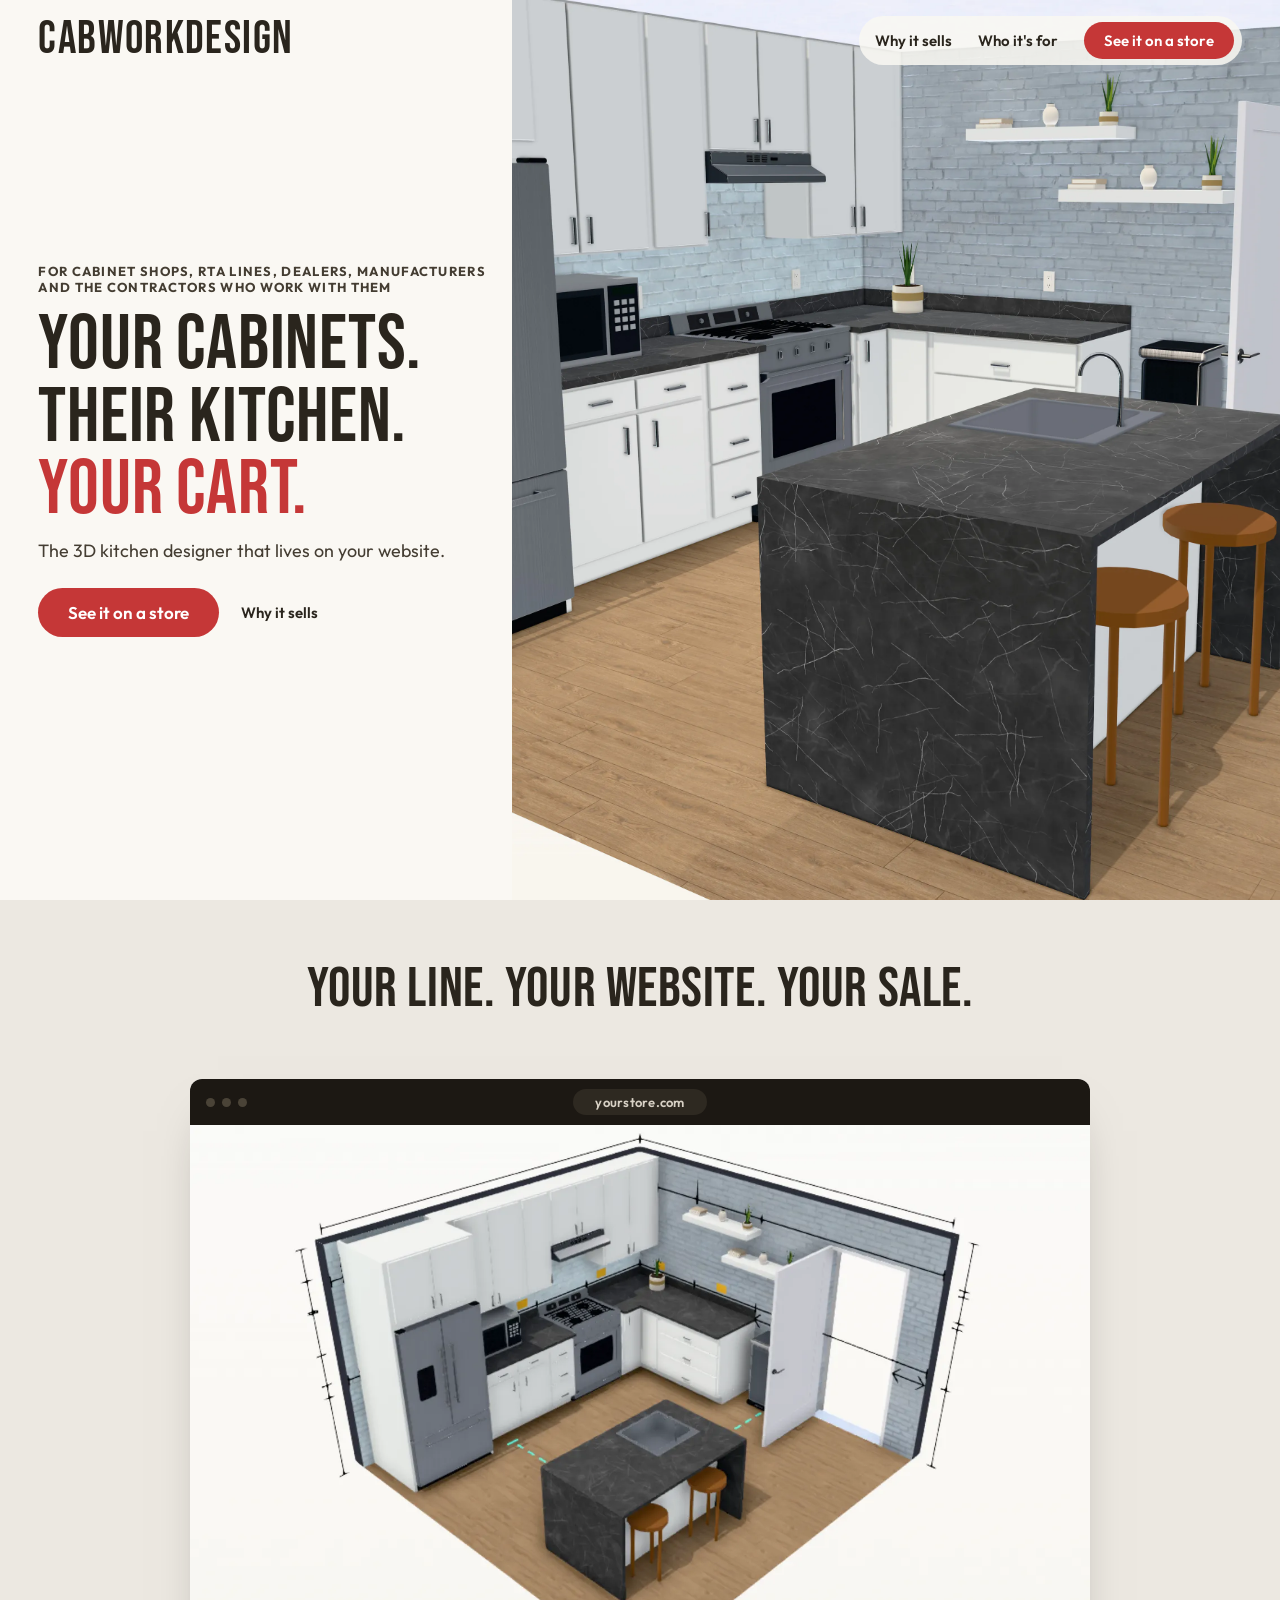
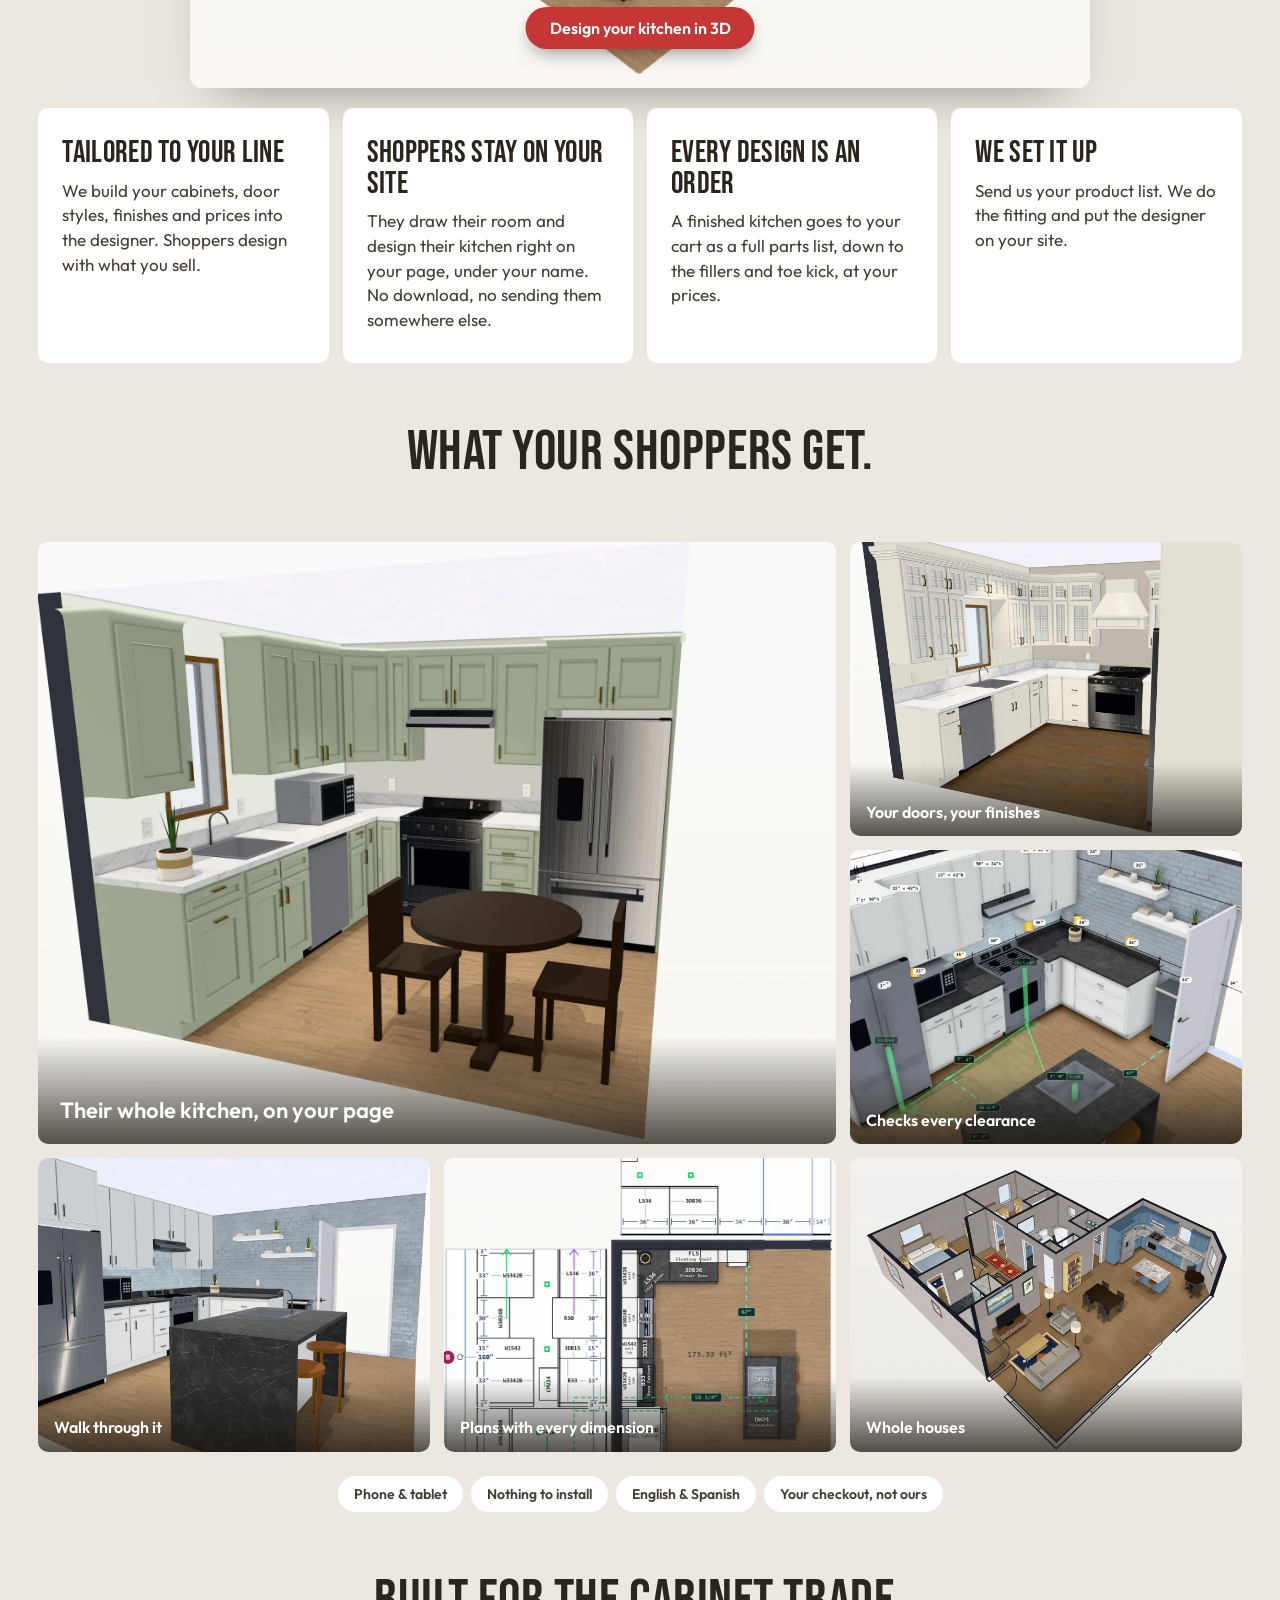
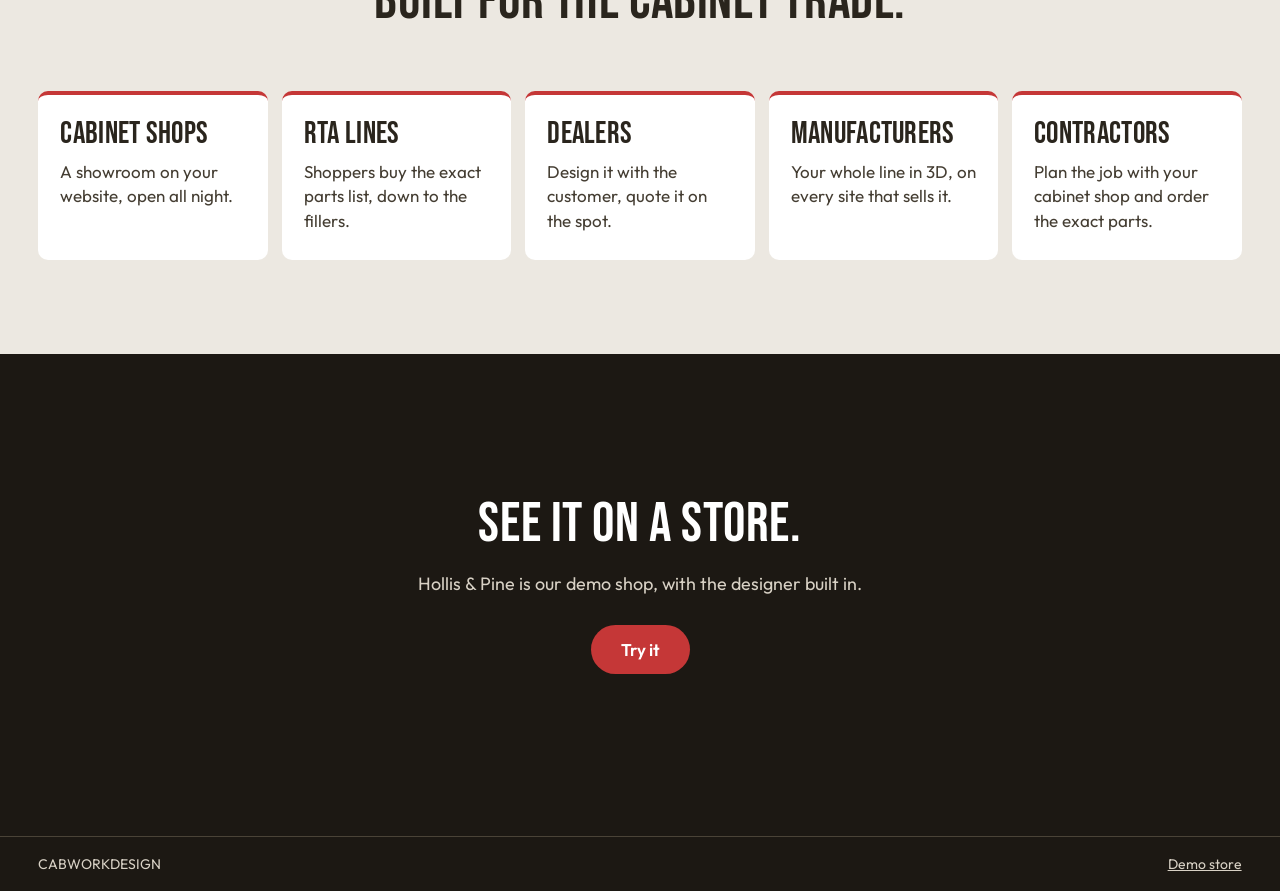
==== index.html @ affdacec "See it on a store opens the top of the store page Co-Authored-By: Claude Fable 5.2 <noreply@anthropi" ====
<!DOCTYPE html>
<html lang="en">
<head>
  <meta charset="utf-8">
  <meta name="viewport" content="width=device-width, initial-scale=1, viewport-fit=cover">
  <!-- No scripts on this page, so nothing may run. The designer lives in store/. -->
  <meta http-equiv="Content-Security-Policy" content="default-src 'none'; style-src 'self'; img-src 'self'; font-src 'self'; base-uri 'none'; form-action 'none'; object-src 'none'; upgrade-insecure-requests">
  <meta name="referrer" content="strict-origin-when-cross-origin">
  <title>CABWORKDESIGN — the 3D kitchen designer for your cabinet website</title>
  <meta name="description" content="Put a 3D kitchen designer on your cabinet website. Your shoppers design with your line at your prices, and the parts list lands in your cart.">
  <meta name="theme-color" content="#faf8f3">
  <link rel="canonical" href="https://cabworkdesign.com/">
  <meta property="og:type" content="website">
  <meta property="og:url" content="https://cabworkdesign.com/">
  <meta property="og:title" content="CABWORKDESIGN">
  <meta property="og:description" content="Your cabinets. Their kitchen. Your cart. The 3D kitchen designer that lives on your website.">
  <meta property="og:image" content="https://cabworkdesign.com/landing/share.jpg">
  <meta property="og:image:width" content="1200">
  <meta property="og:image:height" content="630">
  <meta property="og:site_name" content="CABWORKDESIGN">
  <meta name="twitter:card" content="summary_large_image">
  <link rel="preload" href="landing/fonts/bebasneue-latin.woff2" as="font" type="font/woff2" crossorigin>
  <link rel="stylesheet" href="landing/landing.css?v=8">
</head>
<body>
  <section class="hero" aria-labelledby="h-hero">
    <img class="poster" src="landing/hero.webp" srcset="landing/hero-1400.webp 1400w, landing/hero.webp 3000w" sizes="(max-width: 820px) 100vw, 1800px" width="3000" height="2489" alt="A white kitchen with a dark marble island, designed in CABWORKDESIGN" fetchpriority="high">

    <header class="top">
      <a class="logo" href="./">CABWORKDESIGN</a>
      <nav aria-label="Main">
        <a class="link" href="#how">Why it sells</a>
        <a class="link" href="#who">Who it's for</a>
        <a class="btn" href="store/">See it on a store</a>
      </nav>
    </header>

    <div class="pitch">
      <p class="kicker">For cabinet shops, RTA lines, dealers, manufacturers and the contractors who work with them</p>
      <ul class="tags"><li>Cabinet shops</li><li>RTA lines</li><li>Dealers</li><li>Manufacturers</li><li>Contractors</li></ul>
      <h1 id="h-hero">Your cabinets.<br>Their kitchen.<br><em>Your cart.</em></h1>
      <p class="line">The 3D kitchen designer that lives on your website.</p>
      <div class="cta">
        <a class="btn btn--big" href="store/">See it on a store</a>
        <a class="link" href="#how">Why it sells</a>
      </div>
    </div>
  </section>

  <main>
    <section class="how" id="how" aria-labelledby="h-how">
      <h2 id="h-how">Your line. Your website. Your sale.</h2>
      <figure class="site">
        <div class="site-bar"><span class="site-url">yourstore.com</span></div>
        <div class="site-body">
          <img src="store/kitchen.webp" width="1600" height="1000" alt="A kitchen designer open on a cabinet store's own page" loading="lazy">
          <span class="site-btn">Design your kitchen in 3D</span>
        </div>
      </figure>
      <ul class="steps">
        <li class="step">
          <h3>Tailored to your line</h3>
          <p>We build your cabinets, door styles, finishes and prices into the designer. Shoppers design with what you sell.</p>
        </li>
        <li class="step">
          <h3>Shoppers stay on your site</h3>
          <p>They draw their room and design their kitchen right on your page, under your name. No download, no sending them somewhere else.</p>
        </li>
        <li class="step">
          <h3>Every design is an order</h3>
          <p>A finished kitchen goes to your cart as a full parts list, down to the fillers and toe kick, at your prices.</p>
        </li>
        <li class="step">
          <h3>We set it up</h3>
          <p>Send us your product list. We do the fitting and put the designer on your site.</p>
        </li>
      </ul>
    </section>

    <section class="proof" id="proof" aria-labelledby="h-proof">
      <h2 id="h-proof">What your shoppers get.</h2>
      <ul class="tiles">
        <li class="tile tile--big"><img src="landing/tile-whole.webp" alt="" loading="lazy"><span>Their whole kitchen, on your page</span></li>
        <li class="tile"><img src="landing/tile-doors.webp" alt="" loading="lazy"><span>Your doors, your finishes</span></li>
        <li class="tile"><img src="landing/tile-check.webp" alt="" loading="lazy"><span>Checks every clearance</span></li>
        <li class="tile"><img src="landing/tile-walk.webp" alt="" loading="lazy"><span>Walk through it</span></li>
        <li class="tile"><img src="landing/tile-plan.webp" alt="" loading="lazy"><span>Plans with every dimension</span></li>
        <li class="tile"><img src="landing/tile-house.webp" alt="" loading="lazy"><span>Whole houses</span></li>
      </ul>
      <ul class="also">
        <li>Phone &amp; tablet</li>
        <li>Nothing to install</li>
        <li>English &amp; Spanish</li>
        <li>Your checkout, not ours</li>
      </ul>
    </section>

    <section class="who" id="who" aria-labelledby="h-who">
      <h2 id="h-who">Built for the cabinet trade.</h2>
      <ul class="trades">
        <li class="trade"><h3>Cabinet shops</h3><p>A showroom on your website, open all night.</p></li>
        <li class="trade"><h3>RTA lines</h3><p>Shoppers buy the exact parts list, down to the fillers.</p></li>
        <li class="trade"><h3>Dealers</h3><p>Design it with the customer, quote it on the spot.</p></li>
        <li class="trade"><h3>Manufacturers</h3><p>Your whole line in 3D, on every site that sells it.</p></li>
        <li class="trade"><h3>Contractors</h3><p>Plan the job with your cabinet shop and order the exact parts.</p></li>
      </ul>
    </section>

    <section class="close" aria-labelledby="h-close">
      <h2 id="h-close">See it on a store.</h2>
      <p class="line">Hollis &amp; Pine is our demo shop, with the designer built in.</p>
      <a class="btn btn--big" href="store/#design">Try it</a>
    </section>
  </main>

  <footer class="foot">
    <span>CABWORKDESIGN</span>
    <a href="store/">Demo store</a>
  </footer>
</body>
</html>
---- landing/landing.css ----
/* The landing page. Haakon's rev 3 look (nukitchen-3d dev: src/landing/landing.css), without the
   live 3D stage: the same poster, words and proof mosaic, in plain CSS. */

@font-face {
  font-family: 'Outfit'; font-style: normal; font-weight: 300 700; font-display: swap;
  src: url('fonts/outfit-latin.woff2') format('woff2');
}
@font-face {
  font-family: 'Bebas Neue'; font-style: normal; font-weight: 400; font-display: swap;
  src: url('fonts/bebasneue-latin.woff2') format('woff2');
}

:root {
  --bg: #ece8e1;
  --paper: #faf8f3; /* the background of the app's photo renders */
  --white: #ffffff;
  --ink: #2a251d;
  --ink-soft: #443d32;
  --dark: #1c1813;
  --dark-line: #4a4337;
  --accent: #c53737;
  --accent-hover: #ae2f2f;
  --radius: 10px;
  --gutter: clamp(16px, 3vw, 40px);
  --beat: clamp(44px, 7vh, 72px); /* the space above a section heading, and the same below it */
  --body: 'Outfit', -apple-system, BlinkMacSystemFont, 'Segoe UI', sans-serif;
  --display: 'Bebas Neue', 'Outfit', sans-serif;
}

*, *::before, *::after { box-sizing: border-box; }
html { scroll-behavior: smooth; -webkit-text-size-adjust: 100%; }
body {
  margin: 0; background: var(--bg); color: var(--ink);
  font-family: var(--body); -webkit-font-smoothing: antialiased;
}
img { max-width: 100%; }
a:focus-visible { outline: 2px solid var(--accent); outline-offset: 3px; }

h1, h2, h3 { margin: 0; font-family: var(--display); font-weight: 400; line-height: 0.95; letter-spacing: 0.01em; }
h1 { font-size: clamp(44px, 6vw, 100px); }
h1 em { font-style: normal; color: var(--accent); }
h2 { font-size: clamp(36px, 4.4vw, 72px); text-align: center; }
h3 { font-size: clamp(26px, 2.4vw, 36px); line-height: 1; }
.line { margin: 12px 0 0; font-size: clamp(16px, 1.4vw, 20px); color: var(--ink-soft); }

.btn {
  display: inline-flex; align-items: center; justify-content: center;
  padding: 11px 20px; border-radius: 999px;
  background: var(--accent); color: var(--white);
  font: 600 15px/1 var(--body); text-decoration: none; white-space: nowrap;
  transition: background 0.12s, transform 0.1s;
}
.btn:hover { background: var(--accent-hover); }
.btn:active { transform: scale(0.97); }
.btn--big { padding: 16px 30px; font-size: 17px; }

/* Screen one: the words on the render's own paper colour, the kitchen filling the right. */
.hero { position: relative; min-height: 100svh; background: var(--paper); display: grid; grid-template-columns: minmax(0, 40%) minmax(0, 60%); align-items: center; }
.poster { grid-column: 2; grid-row: 1; width: 100%; height: 100svh; min-height: 620px; object-fit: cover; object-position: 30% 50%; display: block; }

.top {
  position: absolute; top: 0; left: 0; right: 0; z-index: 2;
  display: flex; align-items: center; justify-content: space-between; gap: 12px;
  padding: 16px var(--gutter);
}
.logo { font: 400 clamp(36px, 3.6vw, 56px)/1 var(--display); letter-spacing: 0.03em; color: var(--ink); text-decoration: none; }
.top nav { display: flex; align-items: center; gap: clamp(12px, 2vw, 26px); padding: 6px 8px 6px 16px; border-radius: 999px; background: rgba(250, 248, 243, 0.86); }
.link { color: var(--ink); font-size: 15px; font-weight: 600; text-decoration: none; white-space: nowrap; }
.link:hover { color: var(--accent); }

.pitch { grid-column: 1; grid-row: 1; padding: 0 clamp(16px, 2vw, 32px) 0 var(--gutter); }

.kicker { margin: 0 0 14px; font-size: 13px; font-weight: 700; letter-spacing: 0.1em; text-transform: uppercase; color: var(--ink-soft); }
.tags { display: none; } /* the same audience as tags: phones only */
.cta { display: flex; align-items: center; flex-wrap: wrap; gap: 14px 22px; margin-top: 26px; }

/* Screen two: how a shop gets it */
.how { padding: var(--beat) var(--gutter) 0; display: flex; flex-direction: column; align-items: center; gap: var(--beat); }
/* A store's page with the designer on it: a drawn browser window around the store's launcher picture */
.site { margin: 0; width: min(900px, 100%); border-radius: 12px; overflow: hidden; background: var(--white); box-shadow: 0 24px 50px -28px rgba(28, 24, 19, 0.5); }
.site-bar { position: relative; display: flex; justify-content: center; padding: 10px 70px; background: var(--dark); }
.site-bar::before { content: ''; position: absolute; left: 16px; top: 50%; width: 9px; height: 9px; margin-top: -4.5px; border-radius: 50%; background: var(--dark-line); box-shadow: 16px 0 var(--dark-line), 32px 0 var(--dark-line); }
.site-url { padding: 5px 22px; border-radius: 999px; background: #2e2921; color: #d8d1c5; font-size: 13px; font-weight: 600; letter-spacing: 0.02em; }
.site-body { position: relative; }
.site-body img { display: block; width: 100%; height: auto; }
.site-btn { position: absolute; left: 50%; bottom: 7%; transform: translateX(-50%); padding: 13px 24px; border-radius: 999px; background: var(--accent); color: var(--white); font: 600 16px/1 var(--body); white-space: nowrap; box-shadow: 0 8px 20px -8px rgba(28, 24, 19, 0.6); }
.steps { list-style: none; margin: calc(20px - var(--beat)) 0 0; padding: 0; width: min(1240px, 100%); display: grid; grid-template-columns: repeat(4, minmax(0, 1fr)); gap: 14px; }
.step { padding: 30px 24px 30px; border-radius: var(--radius); background: var(--white); min-width: 0; }
.step p, .trade p { margin: 10px 0 0; font-size: 17px; line-height: 1.45; color: var(--ink-soft); }

/* Screen three: the proof mosaic */
.proof { padding: var(--beat) var(--gutter) 0; display: flex; flex-direction: column; align-items: center; gap: var(--beat); scroll-margin-top: 0; }
.tiles {
  list-style: none; margin: 0; padding: 0; width: min(1240px, 100%);
  display: grid; grid-template-columns: repeat(3, minmax(0, 1fr)); gap: 14px;
}
.tile { position: relative; overflow: hidden; border-radius: var(--radius); background: var(--white); }
.tile--big { grid-column: span 2; grid-row: span 2; }
.tile img { display: block; width: 100%; height: 100%; aspect-ratio: 4 / 3; object-fit: cover; transition: transform 900ms cubic-bezier(.2, .7, .2, 1); }
.tile--big img { position: absolute; inset: 0; aspect-ratio: auto; }
.tile:hover img { transform: scale(1.045); }
.tile span {
  position: absolute; left: 0; right: 0; bottom: 0; padding: 40px 16px 14px;
  background: linear-gradient(to top, rgba(20, 16, 11, 0.72), transparent);
  color: var(--white); font: 600 16px/1.2 var(--body);
}
.tile--big span { padding: 60px 22px 20px; font-size: 22px; }
.also { list-style: none; margin: calc(24px - var(--beat)) 0 0; padding: 0; display: flex; flex-wrap: wrap; gap: 8px; justify-content: center; }
.also li { padding: 9px 16px; border-radius: 999px; background: var(--white); color: var(--ink-soft); font-size: 14px; font-weight: 600; }

/* Screen four: who it is for */
.who { padding: var(--beat) var(--gutter) calc(var(--beat) * 1.5); display: flex; flex-direction: column; align-items: center; gap: var(--beat); }
.trades { list-style: none; margin: 0; padding: 0; width: min(1240px, 100%); display: grid; grid-template-columns: repeat(5, minmax(0, 1fr)); gap: 14px; }
.trade { padding: 24px 22px 26px; border-radius: var(--radius); background: var(--white); border-top: 4px solid var(--accent); }

/* Screen five */
.close {
  padding: 16vh 16px 18vh; display: flex; flex-direction: column; align-items: center; gap: 8px; text-align: center;
  background: var(--dark); color: var(--white);
}
.close .line { color: #d8d1c5; margin-bottom: 22px; }

.foot {
  display: flex; justify-content: space-between; gap: 16px; padding: 18px var(--gutter);
  background: var(--dark); border-top: 1px solid var(--dark-line); color: #d8d1c5; font-size: 14px;
}
.foot a { color: inherit; }

@media (max-width: 1100px) { .steps { grid-template-columns: repeat(2, minmax(0, 1fr)); } .trades { grid-template-columns: repeat(3, minmax(0, 1fr)); } }

/* Phone */
@media (max-width: 820px) {
  .hero { display: flex; flex-direction: column; min-height: 0; }
  br.d { display: none; }
  .top nav { display: none; } /* the hero's own button sits right below */
  :root { --beat: 34px; }
  /* the phone's first screen: a slim name bar, the headline as wide as the screen, one full-width button, then who it is for as tags */
  .top { padding: 16px; justify-content: center; border-bottom: 1px solid rgba(42, 37, 29, 0.12); }
  /* the name as a quiet wordmark in the body face, so only the headline shouts */
  .logo { font: 600 15px/1 var(--body); letter-spacing: 0.22em; color: var(--ink-soft); }
  .pitch { display: flex; flex-direction: column; text-align: center; }
  h1 { font-size: min(17.4vw, 84px); line-height: 0.92; }
  .pitch .line { margin-top: 14px; font-size: 18px; line-height: 1.35; }
  .cta { margin-top: 18px; justify-content: center; }
  .cta .btn { min-width: 240px; }
  .cta .link { display: none; }
  .kicker { display: none; }
  .tags { order: 5; list-style: none; margin: 22px 0 0; padding: 0; display: flex; flex-wrap: wrap; gap: 8px; font-size: 11.5px; font-weight: 700; letter-spacing: 0.07em; text-transform: uppercase; color: var(--ink-soft); }
  .tags li { flex: 1 1 auto; padding: 9px 10px; border-radius: 999px; background: var(--white); text-align: center; }
  .site-btn { padding: 10px 16px; font-size: 13px; bottom: 5%; }
  .site-url { font-size: 12px; }
  .steps { grid-template-columns: 1fr; gap: 10px; }
  .trades { grid-template-columns: repeat(2, minmax(0, 1fr)); gap: 10px; }
  .trade { padding: 16px 14px 18px; }
  .trade:last-child { grid-column: 1 / -1; }
  .trade h3 { font-size: 23px; }
  .trade p { font-size: 15px; }
  .step { padding: 22px 20px 24px; }
  .step p { font-size: 16px; }
    .pitch { order: 1; padding: 72px 16px 24px; }
  /* the square is spelled in vw, not aspect-ratio: a flex item's ratio is not honoured by every phone browser */
  .poster { order: 2; flex: none; width: 100%; height: 100vw; max-height: 520px; min-height: 0; object-position: 30% 50%; }
  .tiles { grid-template-columns: repeat(2, minmax(0, 1fr)); gap: 10px; }
  .tile--big { aspect-ratio: 4 / 3; }
  .tile span { padding: 28px 10px 10px; font-size: 14px; }
  .tile--big span { padding: 28px 12px 12px; font-size: 17px; }
  .tile:last-child { grid-column: span 2; }
  .tile:last-child img { aspect-ratio: 16 / 9; }
}

@media (max-width: 360px) {
  .trades { grid-template-columns: 1fr; }
}

@media (prefers-reduced-motion: reduce) {
  html { scroll-behavior: auto; }
  .btn, .tile img { transition: none; }
  .tile:hover img { transform: none; }
}
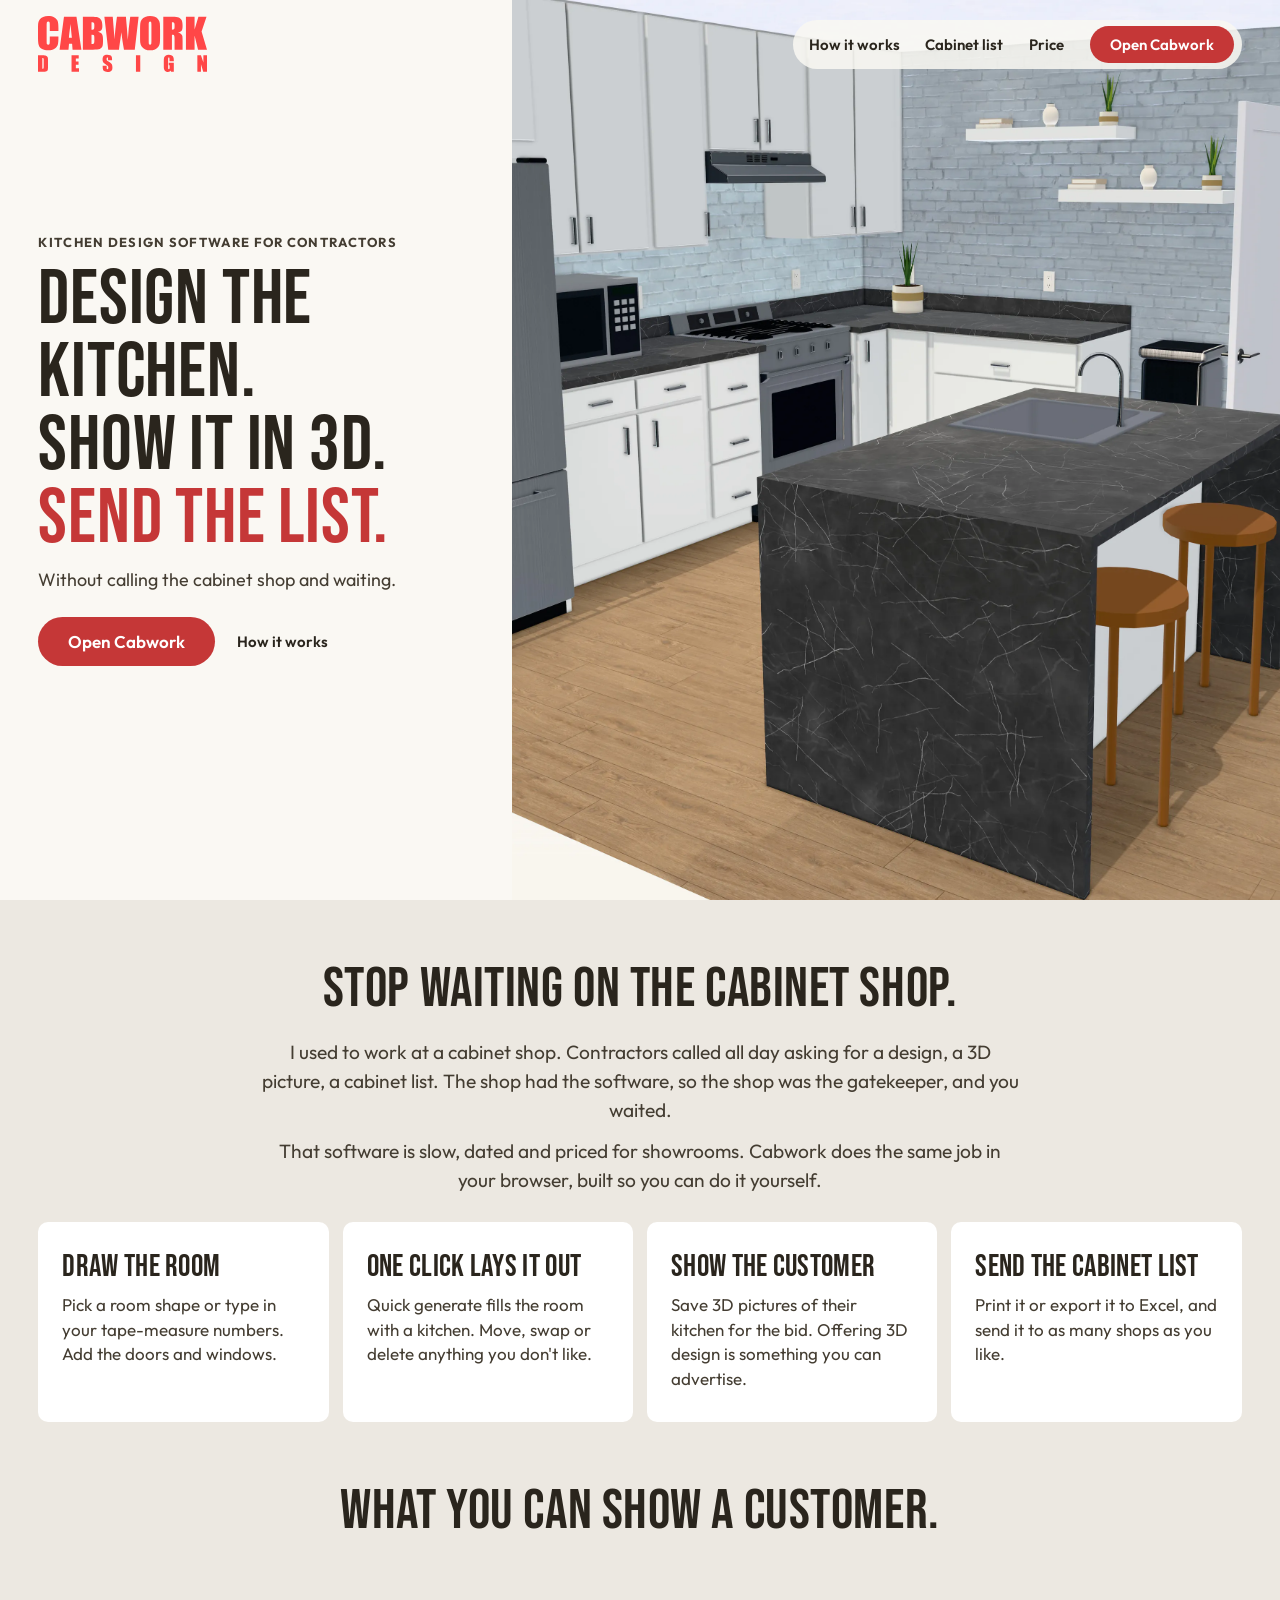
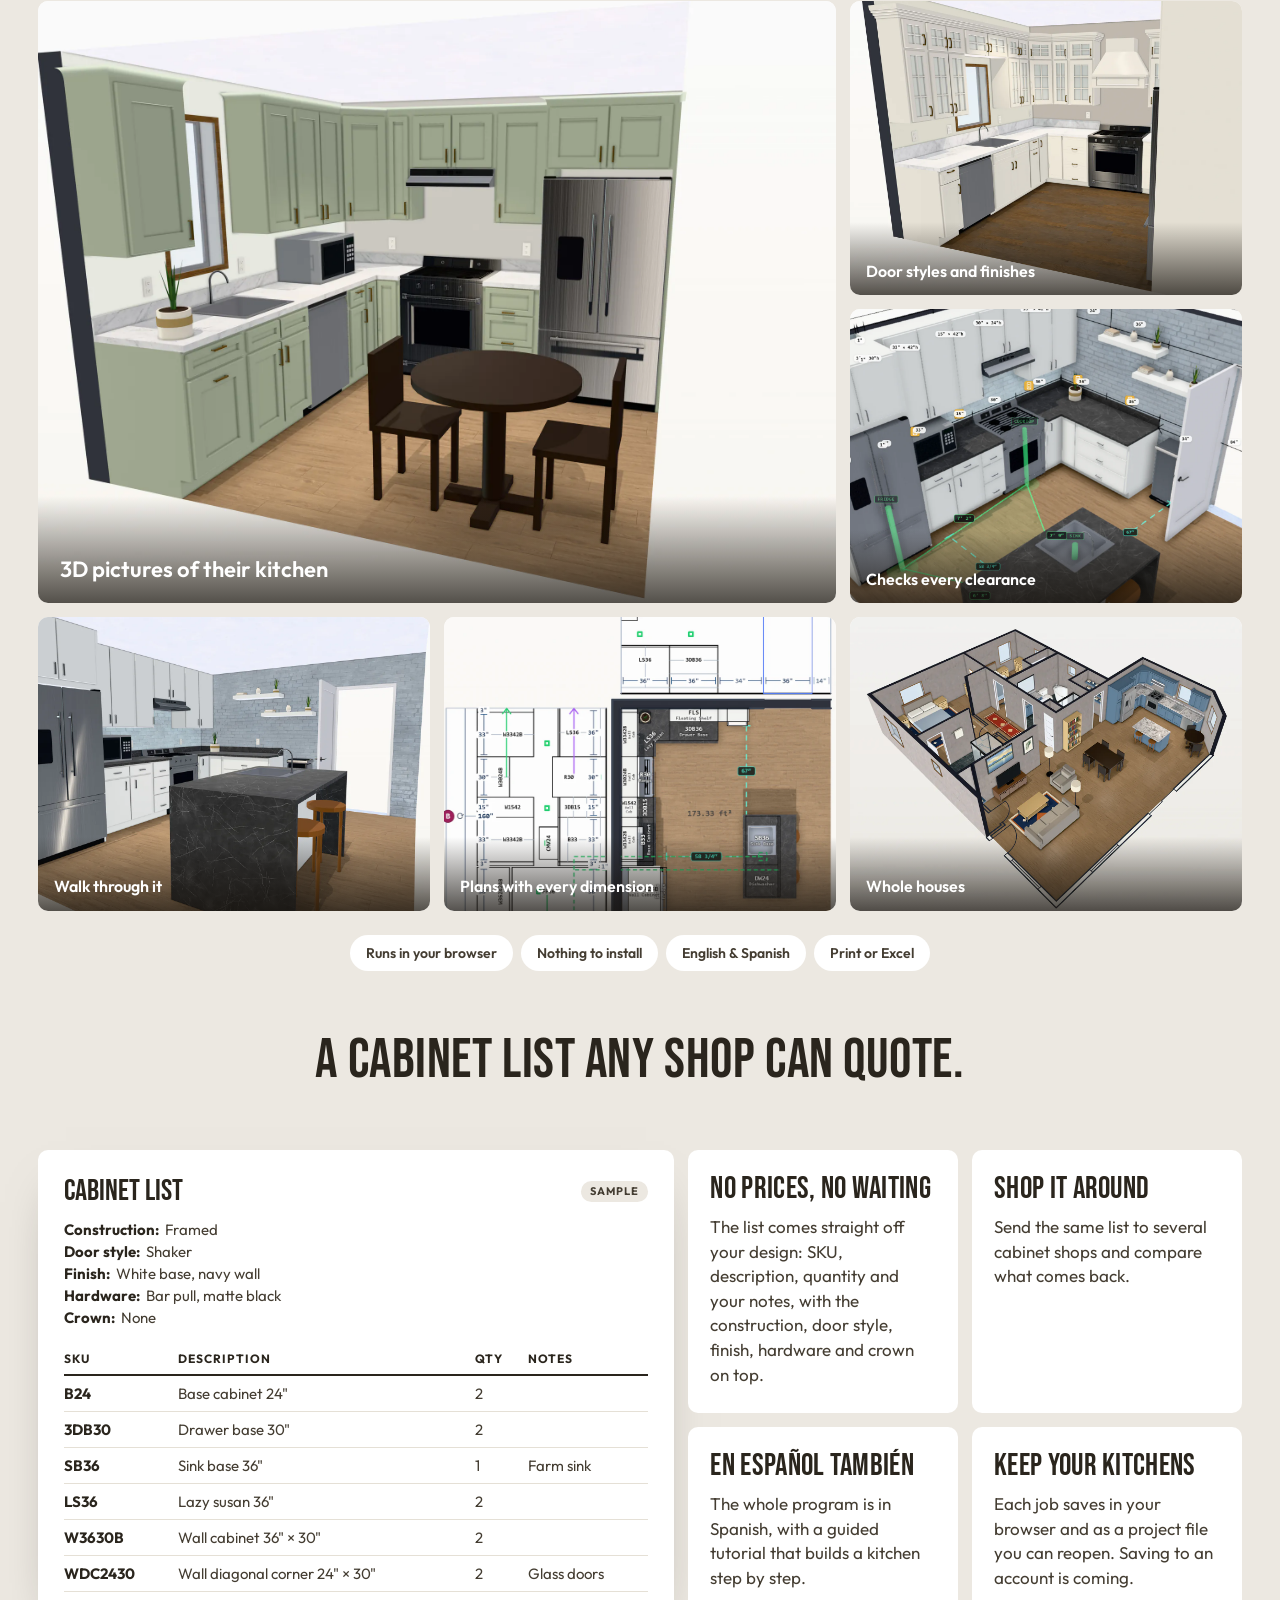
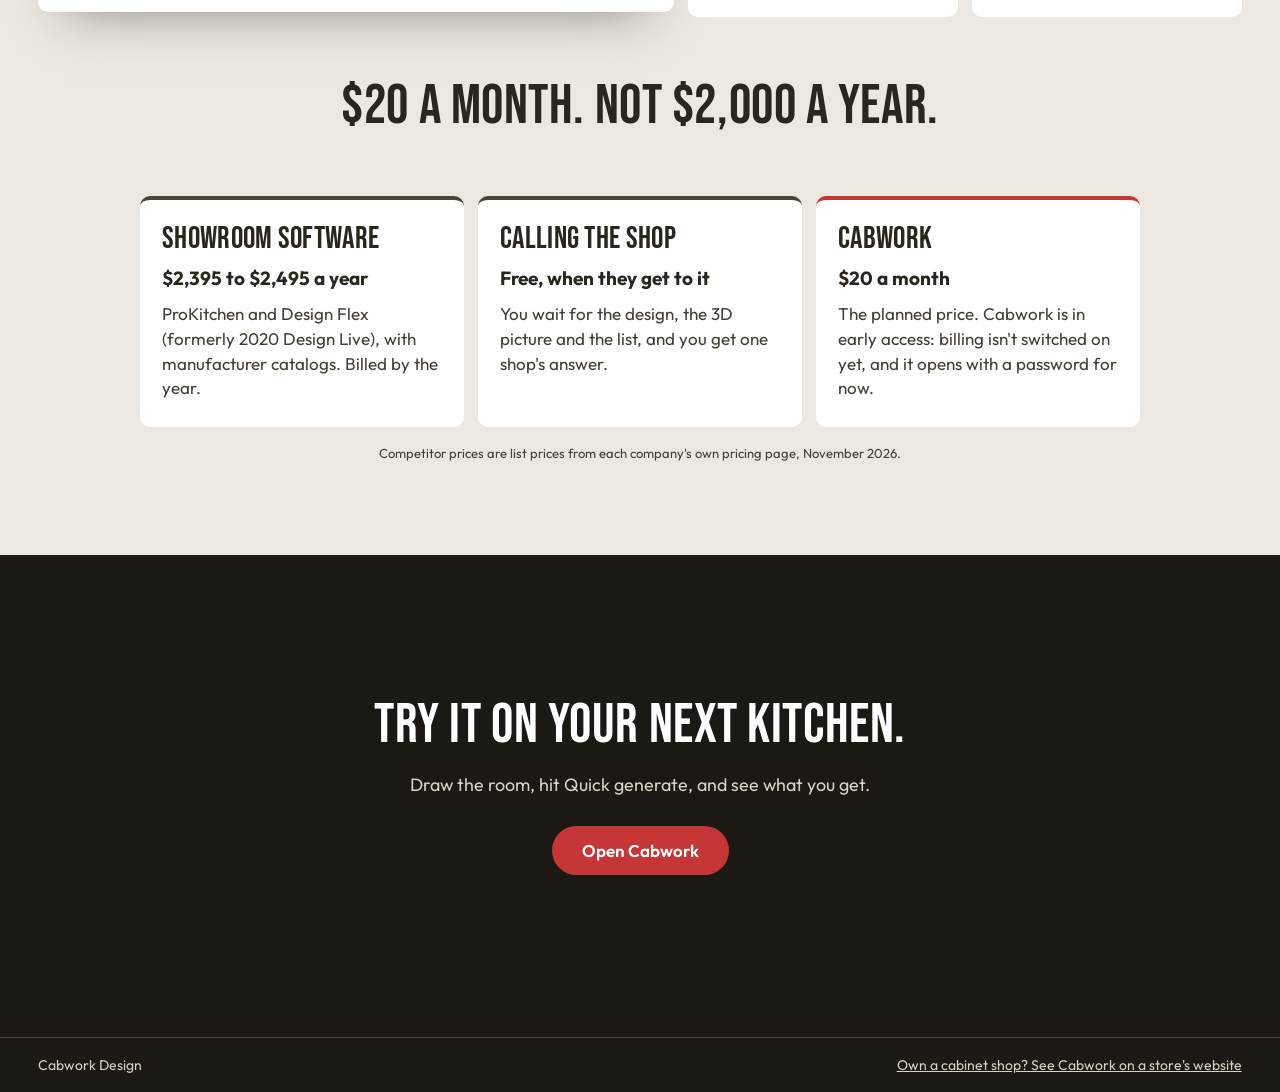
==== commit 001c4ce3: "Landing sells Cabwork to contractors: design it yourself, 3D pictures, a cabinet list, $20 a month T" ====
--- a/index.html
+++ b/index.html
@@ -3,119 +3,161 @@
 <head>
   <meta charset="utf-8">
   <meta name="viewport" content="width=device-width, initial-scale=1, viewport-fit=cover">
-  <!-- No scripts on this page, so nothing may run. The designer lives in store/. -->
+  <!-- No scripts on this page, so nothing may run. The designer lives in the app and in store/. -->
   <meta http-equiv="Content-Security-Policy" content="default-src 'none'; style-src 'self'; img-src 'self'; font-src 'self'; base-uri 'none'; form-action 'none'; object-src 'none'; upgrade-insecure-requests">
   <meta name="referrer" content="strict-origin-when-cross-origin">
-  <title>CABWORKDESIGN — the 3D kitchen designer for your cabinet website</title>
-  <meta name="description" content="Put a 3D kitchen designer on your cabinet website. Your shoppers design with your line at your prices, and the parts list lands in your cart.">
+  <title>Cabwork: kitchen design software for contractors</title>
+  <meta name="description" content="Design a kitchen in your browser, hand your customer 3D pictures, and send a cabinet list to any shop. Built for contractors. In English and Spanish.">
   <meta name="theme-color" content="#faf8f3">
   <link rel="canonical" href="https://cabworkdesign.com/">
   <meta property="og:type" content="website">
   <meta property="og:url" content="https://cabworkdesign.com/">
-  <meta property="og:title" content="CABWORKDESIGN">
-  <meta property="og:description" content="Your cabinets. Their kitchen. Your cart. The 3D kitchen designer that lives on your website.">
+  <meta property="og:title" content="Cabwork: kitchen design software for contractors">
+  <meta property="og:description" content="Design the kitchen. Show it in 3D. Send the cabinet list. No waiting on the cabinet shop.">
   <meta property="og:image" content="https://cabworkdesign.com/landing/share.jpg">
   <meta property="og:image:width" content="1200">
   <meta property="og:image:height" content="630">
-  <meta property="og:site_name" content="CABWORKDESIGN">
+  <meta property="og:site_name" content="Cabwork">
   <meta name="twitter:card" content="summary_large_image">
   <link rel="preload" href="landing/fonts/bebasneue-latin.woff2" as="font" type="font/woff2" crossorigin>
-  <link rel="stylesheet" href="landing/landing.css?v=8">
+  <link rel="stylesheet" href="landing/landing.css?v=9">
 </head>
 <body>
   <section class="hero" aria-labelledby="h-hero">
-    <img class="poster" src="landing/hero.webp" srcset="landing/hero-1400.webp 1400w, landing/hero.webp 3000w" sizes="(max-width: 820px) 100vw, 1800px" width="3000" height="2489" alt="A white kitchen with a dark marble island, designed in CABWORKDESIGN" fetchpriority="high">
+    <img class="poster" src="landing/hero.webp" srcset="landing/hero-1400.webp 1400w, landing/hero.webp 3000w" sizes="(max-width: 820px) 100vw, 1800px" width="3000" height="2489" alt="A white kitchen with a dark marble island, designed in Cabwork" fetchpriority="high">
 
     <header class="top">
-      <a class="logo" href="./">CABWORKDESIGN</a>
+      <a class="logo" href="./"><img src="landing/cabwork-logo.svg" width="2412" height="806" alt="Cabwork Design"></a>
       <nav aria-label="Main">
-        <a class="link" href="#how">Why it sells</a>
-        <a class="link" href="#who">Who it's for</a>
-        <a class="btn" href="store/">See it on a store</a>
+        <a class="link" href="#how">How it works</a>
+        <a class="link" href="#list">Cabinet list</a>
+        <a class="link" href="#price">Price</a>
+        <a class="btn" href="https://nukitchen-3d.vercel.app">Open Cabwork</a>
       </nav>
     </header>
 
     <div class="pitch">
-      <p class="kicker">For cabinet shops, RTA lines, dealers, manufacturers and the contractors who work with them</p>
-      <ul class="tags"><li>Cabinet shops</li><li>RTA lines</li><li>Dealers</li><li>Manufacturers</li><li>Contractors</li></ul>
-      <h1 id="h-hero">Your cabinets.<br>Their kitchen.<br><em>Your cart.</em></h1>
-      <p class="line">The 3D kitchen designer that lives on your website.</p>
+      <p class="kicker">Kitchen design software for contractors</p>
+      <ul class="tags"><li>Contractors</li><li>Remodelers</li><li>Installers</li></ul>
+      <h1 id="h-hero">Design the kitchen.<br>Show it in 3D.<br><em>Send the list.</em></h1>
+      <p class="line">Without calling the cabinet shop and waiting.</p>
       <div class="cta">
-        <a class="btn btn--big" href="store/">See it on a store</a>
-        <a class="link" href="#how">Why it sells</a>
+        <a class="btn btn--big" href="https://nukitchen-3d.vercel.app">Open Cabwork</a>
+        <a class="link" href="#how">How it works</a>
       </div>
     </div>
   </section>
 
   <main>
     <section class="how" id="how" aria-labelledby="h-how">
-      <h2 id="h-how">Your line. Your website. Your sale.</h2>
-      <figure class="site">
-        <div class="site-bar"><span class="site-url">yourstore.com</span></div>
-        <div class="site-body">
-          <img src="store/kitchen.webp" width="1600" height="1000" alt="A kitchen designer open on a cabinet store's own page" loading="lazy">
-          <span class="site-btn">Design your kitchen in 3D</span>
-        </div>
-      </figure>
+      <h2 id="h-how">Stop waiting on the cabinet shop.</h2>
+      <div class="story">
+        <p>I used to work at a cabinet shop. Contractors called all day asking for a design, a 3D picture, a cabinet list. The shop had the software, so the shop was the gatekeeper, and you waited.</p>
+        <p>That software is slow, dated and priced for showrooms. Cabwork does the same job in your browser, built so you can do it yourself.</p>
+      </div>
       <ul class="steps">
         <li class="step">
-          <h3>Tailored to your line</h3>
-          <p>We build your cabinets, door styles, finishes and prices into the designer. Shoppers design with what you sell.</p>
+          <h3>Draw the room</h3>
+          <p>Pick a room shape or type in your tape-measure numbers. Add the doors and windows.</p>
         </li>
         <li class="step">
-          <h3>Shoppers stay on your site</h3>
-          <p>They draw their room and design their kitchen right on your page, under your name. No download, no sending them somewhere else.</p>
+          <h3>One click lays it out</h3>
+          <p>Quick generate fills the room with a kitchen. Move, swap or delete anything you don't like.</p>
         </li>
         <li class="step">
-          <h3>Every design is an order</h3>
-          <p>A finished kitchen goes to your cart as a full parts list, down to the fillers and toe kick, at your prices.</p>
+          <h3>Show the customer</h3>
+          <p>Save 3D pictures of their kitchen for the bid. Offering 3D design is something you can advertise.</p>
         </li>
         <li class="step">
-          <h3>We set it up</h3>
-          <p>Send us your product list. We do the fitting and put the designer on your site.</p>
+          <h3>Send the cabinet list</h3>
+          <p>Print it or export it to Excel, and send it to as many shops as you like.</p>
         </li>
       </ul>
     </section>
 
     <section class="proof" id="proof" aria-labelledby="h-proof">
-      <h2 id="h-proof">What your shoppers get.</h2>
+      <h2 id="h-proof">What you can show a customer.</h2>
       <ul class="tiles">
-        <li class="tile tile--big"><img src="landing/tile-whole.webp" alt="" loading="lazy"><span>Their whole kitchen, on your page</span></li>
-        <li class="tile"><img src="landing/tile-doors.webp" alt="" loading="lazy"><span>Your doors, your finishes</span></li>
+        <li class="tile tile--big"><img src="landing/tile-whole.webp" alt="" loading="lazy"><span>3D pictures of their kitchen</span></li>
+        <li class="tile"><img src="landing/tile-doors.webp" alt="" loading="lazy"><span>Door styles and finishes</span></li>
         <li class="tile"><img src="landing/tile-check.webp" alt="" loading="lazy"><span>Checks every clearance</span></li>
         <li class="tile"><img src="landing/tile-walk.webp" alt="" loading="lazy"><span>Walk through it</span></li>
         <li class="tile"><img src="landing/tile-plan.webp" alt="" loading="lazy"><span>Plans with every dimension</span></li>
         <li class="tile"><img src="landing/tile-house.webp" alt="" loading="lazy"><span>Whole houses</span></li>
       </ul>
       <ul class="also">
-        <li>Phone &amp; tablet</li>
+        <li>Runs in your browser</li>
         <li>Nothing to install</li>
         <li>English &amp; Spanish</li>
-        <li>Your checkout, not ours</li>
+        <li>Print or Excel</li>
       </ul>
     </section>
 
-    <section class="who" id="who" aria-labelledby="h-who">
-      <h2 id="h-who">Built for the cabinet trade.</h2>
-      <ul class="trades">
-        <li class="trade"><h3>Cabinet shops</h3><p>A showroom on your website, open all night.</p></li>
-        <li class="trade"><h3>RTA lines</h3><p>Shoppers buy the exact parts list, down to the fillers.</p></li>
-        <li class="trade"><h3>Dealers</h3><p>Design it with the customer, quote it on the spot.</p></li>
-        <li class="trade"><h3>Manufacturers</h3><p>Your whole line in 3D, on every site that sells it.</p></li>
-        <li class="trade"><h3>Contractors</h3><p>Plan the job with your cabinet shop and order the exact parts.</p></li>
+    <section class="list" id="list" aria-labelledby="h-list">
+      <h2 id="h-list">A cabinet list any shop can quote.</h2>
+      <div class="list-grid">
+        <figure class="sheet" aria-label="A sample cabinet list">
+          <figcaption>Cabinet list <span>Sample</span></figcaption>
+          <dl>
+            <div><dt>Construction</dt><dd>Framed</dd></div>
+            <div><dt>Door style</dt><dd>Shaker</dd></div>
+            <div><dt>Finish</dt><dd>White base, navy wall</dd></div>
+            <div><dt>Hardware</dt><dd>Bar pull, matte black</dd></div>
+            <div><dt>Crown</dt><dd>None</dd></div>
+          </dl>
+          <table>
+            <thead><tr><th>SKU</th><th>Description</th><th>Qty</th><th>Notes</th></tr></thead>
+            <tbody>
+              <tr><td>B24</td><td>Base cabinet 24"</td><td>2</td><td></td></tr>
+              <tr><td>3DB30</td><td>Drawer base 30"</td><td>2</td><td></td></tr>
+              <tr><td>SB36</td><td>Sink base 36"</td><td>1</td><td>Farm sink</td></tr>
+              <tr><td>LS36</td><td>Lazy susan 36"</td><td>2</td><td></td></tr>
+              <tr><td>W3630B</td><td>Wall cabinet 36" × 30"</td><td>2</td><td></td></tr>
+              <tr><td>WDC2430</td><td>Wall diagonal corner 24" × 30"</td><td>2</td><td>Glass doors</td></tr>
+            </tbody>
+          </table>
+        </figure>
+        <ul class="points">
+          <li><h3>No prices, no waiting</h3><p>The list comes straight off your design: SKU, description, quantity and your notes, with the construction, door style, finish, hardware and crown on top.</p></li>
+          <li><h3>Shop it around</h3><p>Send the same list to several cabinet shops and compare what comes back.</p></li>
+          <li><h3>En español también</h3><p>The whole program is in Spanish, with a guided tutorial that builds a kitchen step by step.</p></li>
+          <li><h3>Keep your kitchens</h3><p>Each job saves in your browser and as a project file you can reopen. Saving to an account is coming.</p></li>
+        </ul>
+      </div>
+    </section>
+
+    <section class="who" id="price" aria-labelledby="h-price">
+      <h2 id="h-price">$20 a month. Not $2,000 a year.</h2>
+      <ul class="trades trades--price">
+        <li class="trade trade--old">
+          <h3>Showroom software</h3>
+          <p class="amount">$2,395 to $2,495 a year</p>
+          <p>ProKitchen and Design Flex (formerly 2020 Design Live), with manufacturer catalogs. Billed by the year.</p>
+        </li>
+        <li class="trade trade--old">
+          <h3>Calling the shop</h3>
+          <p class="amount">Free, when they get to it</p>
+          <p>You wait for the design, the 3D picture and the list, and you get one shop's answer.</p>
+        </li>
+        <li class="trade">
+          <h3>Cabwork</h3>
+          <p class="amount">$20 a month</p>
+          <p>The planned price. Cabwork is in early access: billing isn't switched on yet, and it opens with a password for now.</p>
+        </li>
       </ul>
+      <p class="fine">Competitor prices are list prices from each company's own pricing page, November 2026.</p>
     </section>
 
     <section class="close" aria-labelledby="h-close">
-      <h2 id="h-close">See it on a store.</h2>
-      <p class="line">Hollis &amp; Pine is our demo shop, with the designer built in.</p>
-      <a class="btn btn--big" href="store/#design">Try it</a>
+      <h2 id="h-close">Try it on your next kitchen.</h2>
+      <p class="line">Draw the room, hit Quick generate, and see what you get.</p>
+      <a class="btn btn--big" href="https://nukitchen-3d.vercel.app">Open Cabwork</a>
     </section>
   </main>
 
   <footer class="foot">
-    <span>CABWORKDESIGN</span>
-    <a href="store/">Demo store</a>
+    <span>Cabwork Design</span>
+    <a href="store/">Own a cabinet shop? See Cabwork on a store's website</a>
   </footer>
 </body>
 </html>
--- a/landing/landing.css
+++ b/landing/landing.css
@@ -63,7 +63,8 @@
   display: flex; align-items: center; justify-content: space-between; gap: 12px;
   padding: 16px var(--gutter);
 }
-.logo { font: 400 clamp(36px, 3.6vw, 56px)/1 var(--display); letter-spacing: 0.03em; color: var(--ink); text-decoration: none; }
+.logo { display: block; line-height: 0; }
+.logo img { display: block; height: clamp(44px, 4.4vw, 64px); width: auto; }
 .top nav { display: flex; align-items: center; gap: clamp(12px, 2vw, 26px); padding: 6px 8px 6px 16px; border-radius: 999px; background: rgba(250, 248, 243, 0.86); }
 .link { color: var(--ink); font-size: 15px; font-weight: 600; text-decoration: none; white-space: nowrap; }
 .link:hover { color: var(--accent); }
@@ -74,7 +75,10 @@
 .tags { display: none; } /* the same audience as tags: phones only */
 .cta { display: flex; align-items: center; flex-wrap: wrap; gap: 14px 22px; margin-top: 26px; }
 
-/* Screen two: how a shop gets it */
+/* Screen two: why, and how a contractor uses it */
+.story { width: min(760px, 100%); margin-top: calc(22px - var(--beat)); font-size: clamp(17px, 1.5vw, 21px); line-height: 1.5; color: var(--ink-soft); text-align: center; }
+.story p { margin: 0 0 12px; }
+.story p:last-child { margin: 0; }
 .how { padding: var(--beat) var(--gutter) 0; display: flex; flex-direction: column; align-items: center; gap: var(--beat); }
 /* A store's page with the designer on it: a drawn browser window around the store's launcher picture */
 .site { margin: 0; width: min(900px, 100%); border-radius: 12px; overflow: hidden; background: var(--white); box-shadow: 0 24px 50px -28px rgba(28, 24, 19, 0.5); }
@@ -84,7 +88,7 @@
 .site-body { position: relative; }
 .site-body img { display: block; width: 100%; height: auto; }
 .site-btn { position: absolute; left: 50%; bottom: 7%; transform: translateX(-50%); padding: 13px 24px; border-radius: 999px; background: var(--accent); color: var(--white); font: 600 16px/1 var(--body); white-space: nowrap; box-shadow: 0 8px 20px -8px rgba(28, 24, 19, 0.6); }
-.steps { list-style: none; margin: calc(20px - var(--beat)) 0 0; padding: 0; width: min(1240px, 100%); display: grid; grid-template-columns: repeat(4, minmax(0, 1fr)); gap: 14px; }
+.steps { list-style: none; margin: calc(28px - var(--beat)) 0 0; padding: 0; width: min(1240px, 100%); display: grid; grid-template-columns: repeat(4, minmax(0, 1fr)); gap: 14px; }
 .step { padding: 30px 24px 30px; border-radius: var(--radius); background: var(--white); min-width: 0; }
 .step p, .trade p { margin: 10px 0 0; font-size: 17px; line-height: 1.45; color: var(--ink-soft); }
 
@@ -108,12 +112,36 @@
 .also { list-style: none; margin: calc(24px - var(--beat)) 0 0; padding: 0; display: flex; flex-wrap: wrap; gap: 8px; justify-content: center; }
 .also li { padding: 9px 16px; border-radius: 999px; background: var(--white); color: var(--ink-soft); font-size: 14px; font-weight: 600; }
 
-/* Screen four: who it is for */
+/* The cabinet list: a sample sheet beside what it is good for */
+.list { padding: var(--beat) var(--gutter) 0; display: flex; flex-direction: column; align-items: center; gap: var(--beat); }
+.list-grid { width: min(1240px, 100%); display: grid; grid-template-columns: minmax(0, 1.15fr) minmax(0, 1fr); gap: 14px; align-items: start; }
+.sheet { margin: 0; padding: 26px 26px 20px; border-radius: var(--radius); background: var(--white); box-shadow: 0 24px 50px -28px rgba(28, 24, 19, 0.5); font-size: 15px; min-width: 0; }
+.sheet figcaption { display: flex; justify-content: space-between; align-items: center; font: 400 30px/1 var(--display); }
+.sheet figcaption span { font: 700 11px/1 var(--body); letter-spacing: 0.1em; text-transform: uppercase; color: var(--ink-soft); padding: 5px 9px; border-radius: 999px; background: var(--bg); }
+.sheet dl { margin: 14px 0 16px; display: grid; gap: 3px; color: var(--ink-soft); }
+.sheet dl div { display: flex; gap: 6px; }
+.sheet dt { font-weight: 700; color: var(--ink); }
+.sheet dt::after { content: ':'; }
+.sheet dd { margin: 0; }
+.sheet table { width: 100%; border-collapse: collapse; }
+.sheet th { text-align: left; padding: 8px 8px 8px 0; border-bottom: 2px solid var(--ink); font-size: 12px; letter-spacing: 0.08em; text-transform: uppercase; }
+.sheet td { padding: 8px 8px 8px 0; border-bottom: 1px solid #e5e0d6; color: var(--ink-soft); }
+.sheet td:first-child { font-weight: 700; color: var(--ink); white-space: nowrap; }
+.points { list-style: none; margin: 0; padding: 0; display: grid; grid-template-columns: 1fr 1fr; gap: 14px; }
+.points li { padding: 24px 22px 26px; border-radius: var(--radius); background: var(--white); min-width: 0; }
+.points p { margin: 10px 0 0; font-size: 17px; line-height: 1.45; color: var(--ink-soft); }
+
+/* The price, beside the two old ways */
 .who { padding: var(--beat) var(--gutter) calc(var(--beat) * 1.5); display: flex; flex-direction: column; align-items: center; gap: var(--beat); }
 .trades { list-style: none; margin: 0; padding: 0; width: min(1240px, 100%); display: grid; grid-template-columns: repeat(5, minmax(0, 1fr)); gap: 14px; }
 .trade { padding: 24px 22px 26px; border-radius: var(--radius); background: var(--white); border-top: 4px solid var(--accent); }
 
-/* Screen five */
+.trades--price { grid-template-columns: repeat(3, minmax(0, 1fr)); width: min(1000px, 100%); }
+.trade--old { border-top-color: var(--dark-line); }
+.trade .amount { font-weight: 700; color: var(--ink); font-size: 19px; }
+.fine { margin: calc(18px - var(--beat)) 0 0; font-size: 13px; color: var(--ink-soft); text-align: center; }
+
+/* The close */
 .close {
   padding: 16vh 16px 18vh; display: flex; flex-direction: column; align-items: center; gap: 8px; text-align: center;
   background: var(--dark); color: var(--white);
@@ -126,7 +154,7 @@
 }
 .foot a { color: inherit; }
 
-@media (max-width: 1100px) { .steps { grid-template-columns: repeat(2, minmax(0, 1fr)); } .trades { grid-template-columns: repeat(3, minmax(0, 1fr)); } }
+@media (max-width: 1100px) { .list-grid { grid-template-columns: 1fr; } .steps { grid-template-columns: repeat(2, minmax(0, 1fr)); } .trades { grid-template-columns: repeat(3, minmax(0, 1fr)); } }
 
 /* Phone */
 @media (max-width: 820px) {
@@ -137,9 +165,9 @@
   /* the phone's first screen: a slim name bar, the headline as wide as the screen, one full-width button, then who it is for as tags */
   .top { padding: 16px; justify-content: center; border-bottom: 1px solid rgba(42, 37, 29, 0.12); }
   /* the name as a quiet wordmark in the body face, so only the headline shouts */
-  .logo { font: 600 15px/1 var(--body); letter-spacing: 0.22em; color: var(--ink-soft); }
+  .logo img { height: 34px; }
   .pitch { display: flex; flex-direction: column; text-align: center; }
-  h1 { font-size: min(17.4vw, 84px); line-height: 0.92; }
+  h1 { font-size: min(12.6vw, 84px); line-height: 0.92; }
   .pitch .line { margin-top: 14px; font-size: 18px; line-height: 1.35; }
   .cta { margin-top: 18px; justify-content: center; }
   .cta .btn { min-width: 240px; }
@@ -153,6 +181,13 @@
   .trades { grid-template-columns: repeat(2, minmax(0, 1fr)); gap: 10px; }
   .trade { padding: 16px 14px 18px; }
   .trade:last-child { grid-column: 1 / -1; }
+  .trades--price { grid-template-columns: 1fr; }
+  .points { grid-template-columns: 1fr; gap: 10px; }
+  .points li { padding: 22px 20px 24px; }
+  .points p { font-size: 16px; }
+  .sheet { padding: 18px 14px 12px; font-size: 13.5px; }
+  .sheet th:last-child, .sheet td:last-child { display: none; }
+  .foot { flex-direction: column; align-items: center; text-align: center; }
   .trade h3 { font-size: 23px; }
   .trade p { font-size: 15px; }
   .step { padding: 22px 20px 24px; }
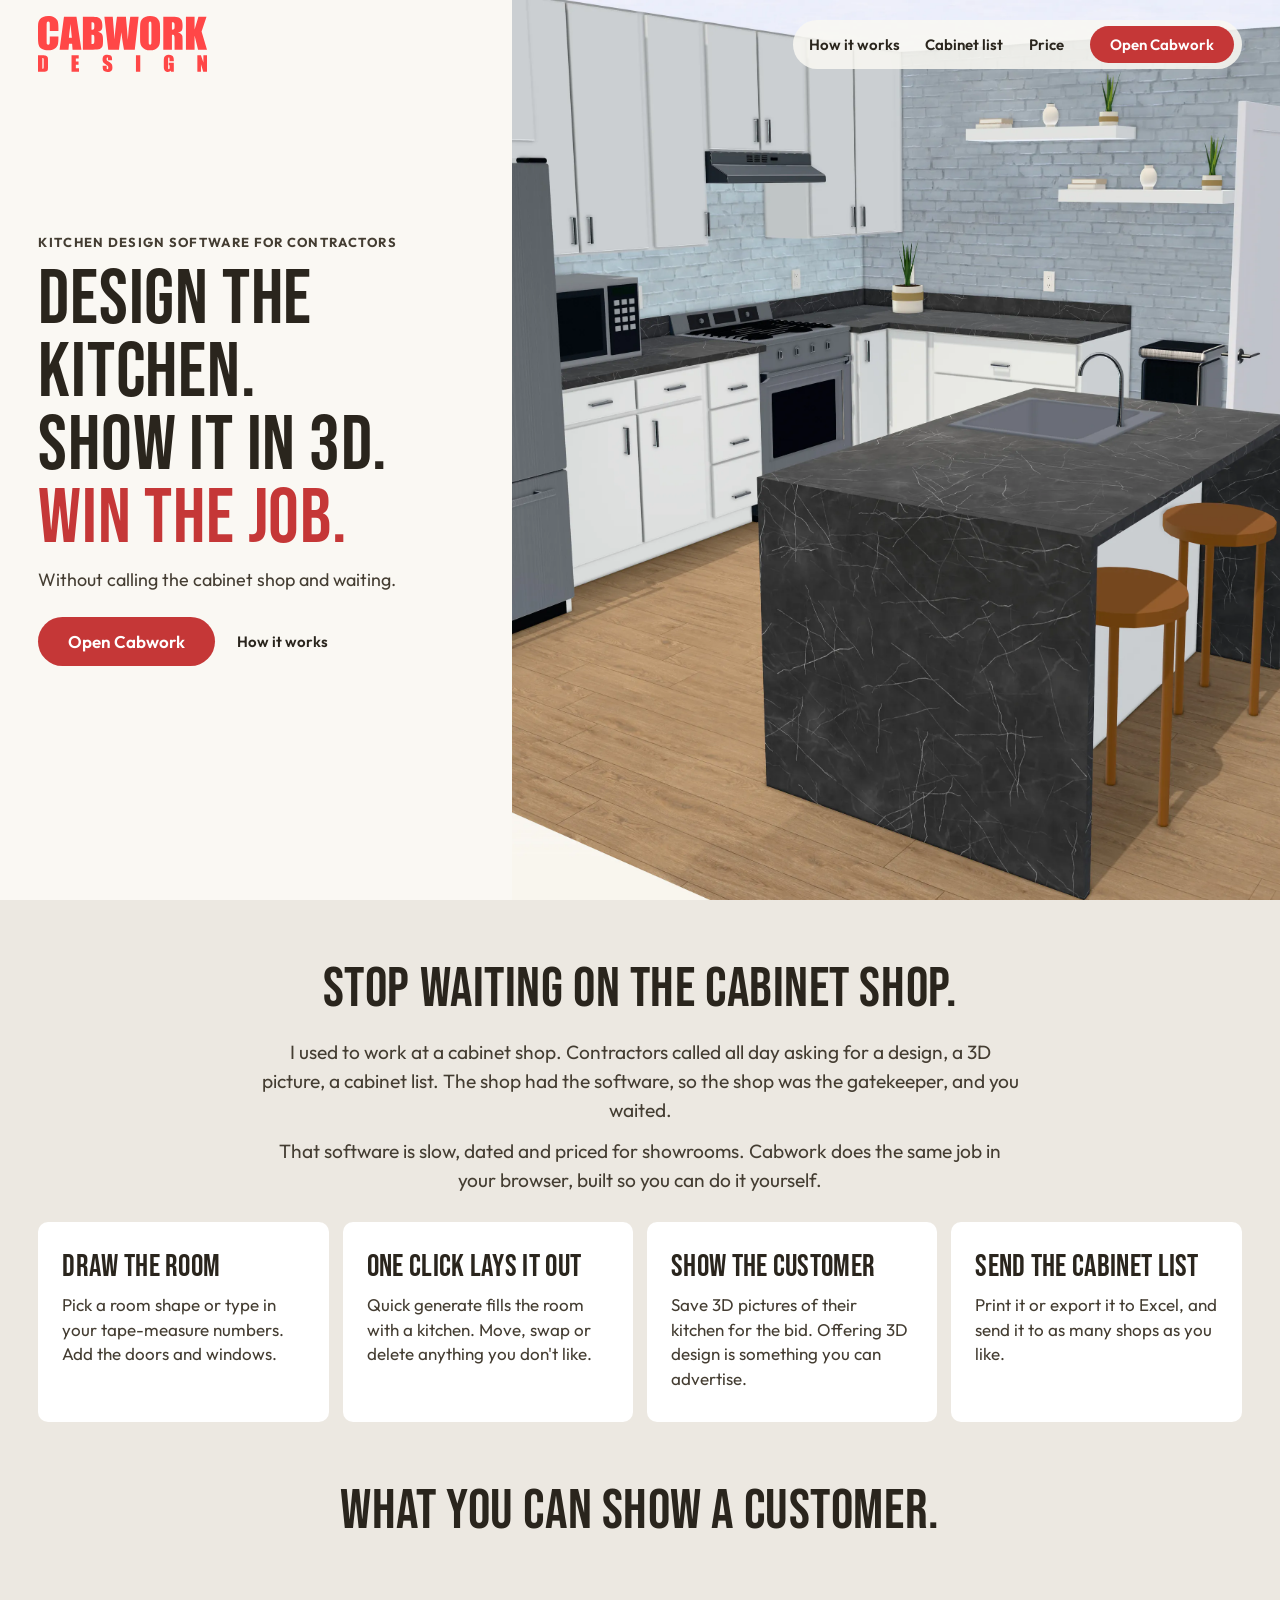
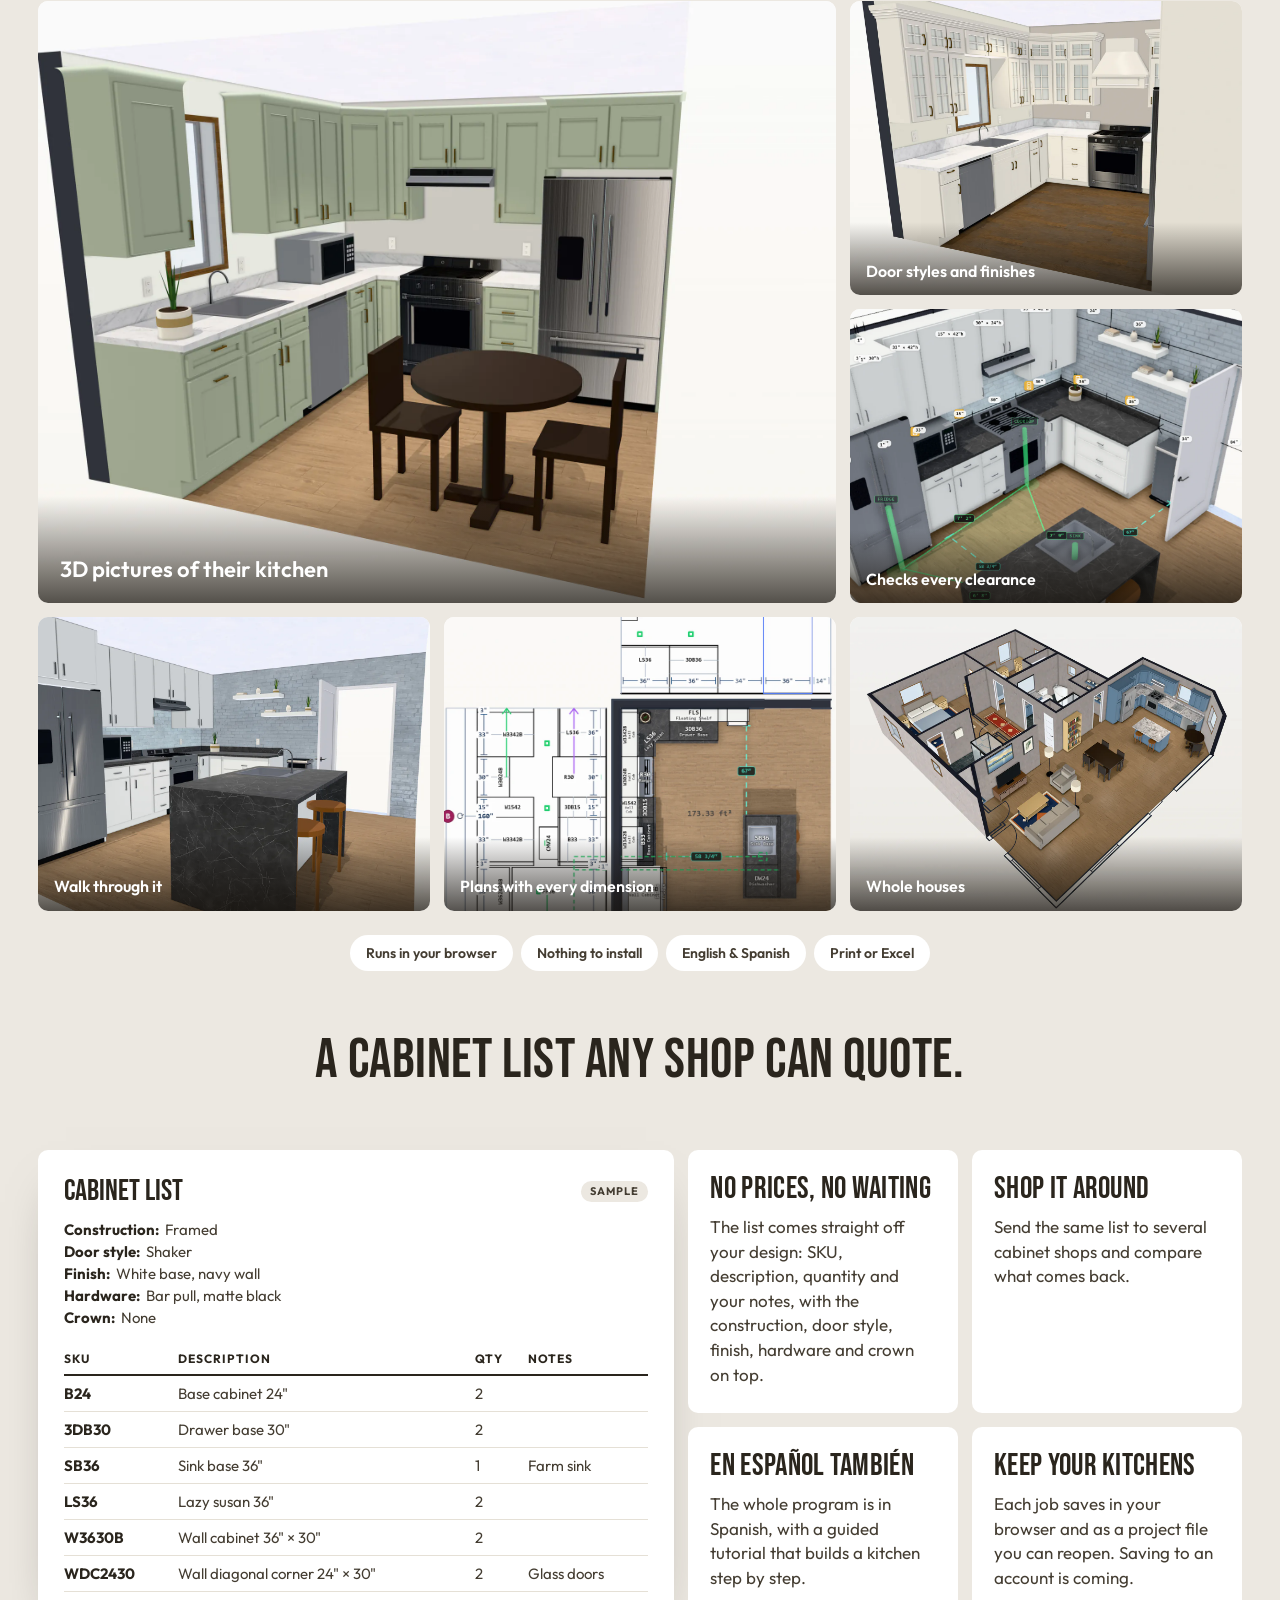
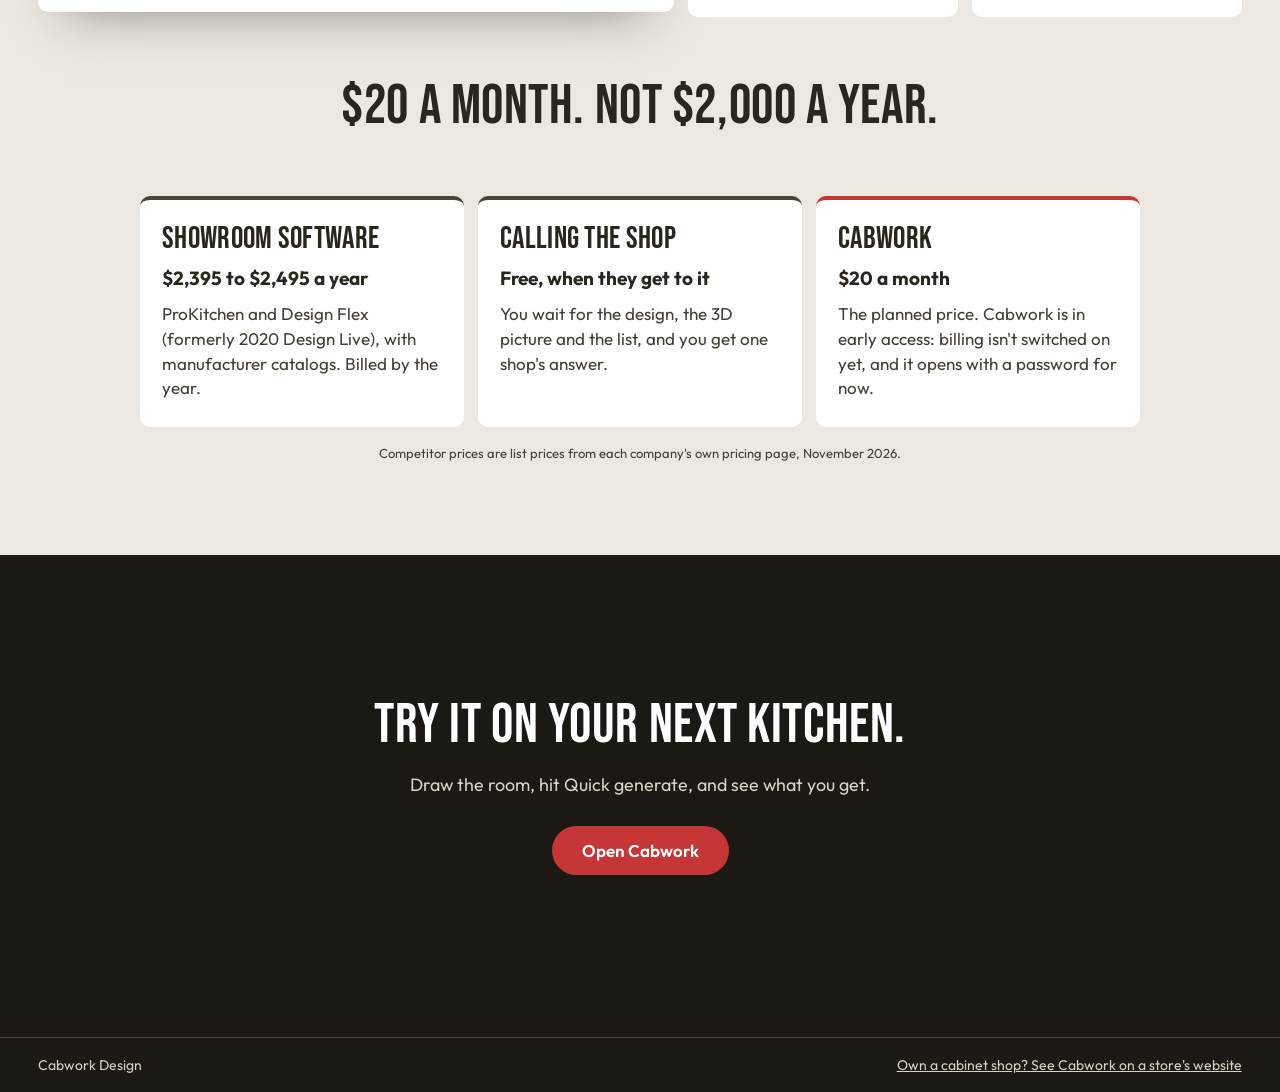
==== commit e1130bf9: "Hero hook: Win the job Co-Authored-By: Claude Fable 5.2 <noreply@anthropic.com>" ====
--- a/index.html
+++ b/index.html
@@ -13,7 +13,7 @@
   <meta property="og:type" content="website">
   <meta property="og:url" content="https://cabworkdesign.com/">
   <meta property="og:title" content="Cabwork: kitchen design software for contractors">
-  <meta property="og:description" content="Design the kitchen. Show it in 3D. Send the cabinet list. No waiting on the cabinet shop.">
+  <meta property="og:description" content="Design the kitchen. Show it in 3D. Win the job. No waiting on the cabinet shop.">
   <meta property="og:image" content="https://cabworkdesign.com/landing/share.jpg">
   <meta property="og:image:width" content="1200">
   <meta property="og:image:height" content="630">
@@ -39,7 +39,7 @@
     <div class="pitch">
       <p class="kicker">Kitchen design software for contractors</p>
       <ul class="tags"><li>Contractors</li><li>Remodelers</li><li>Installers</li></ul>
-      <h1 id="h-hero">Design the kitchen.<br>Show it in 3D.<br><em>Send the list.</em></h1>
+      <h1 id="h-hero">Design the kitchen.<br>Show it in 3D.<br><em>Win the job.</em></h1>
       <p class="line">Without calling the cabinet shop and waiting.</p>
       <div class="cta">
         <a class="btn btn--big" href="https://nukitchen-3d.vercel.app">Open Cabwork</a>
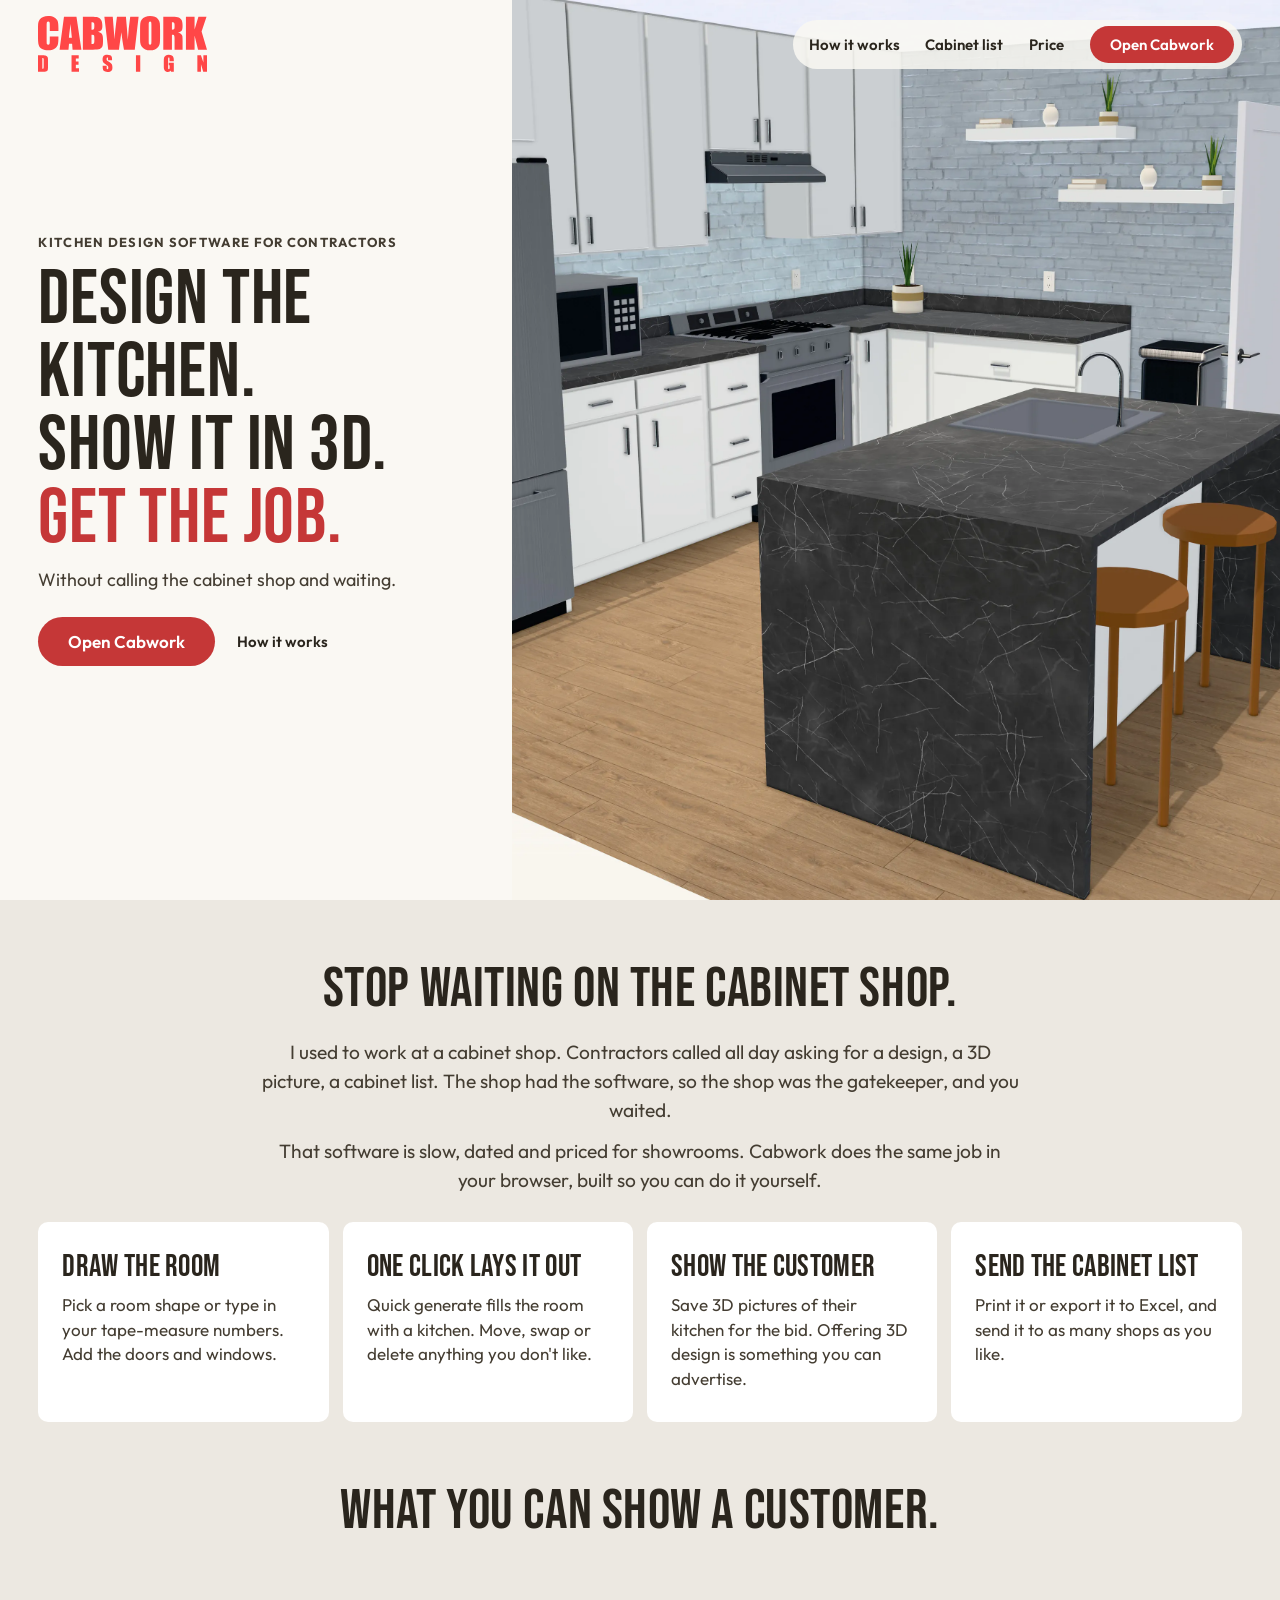
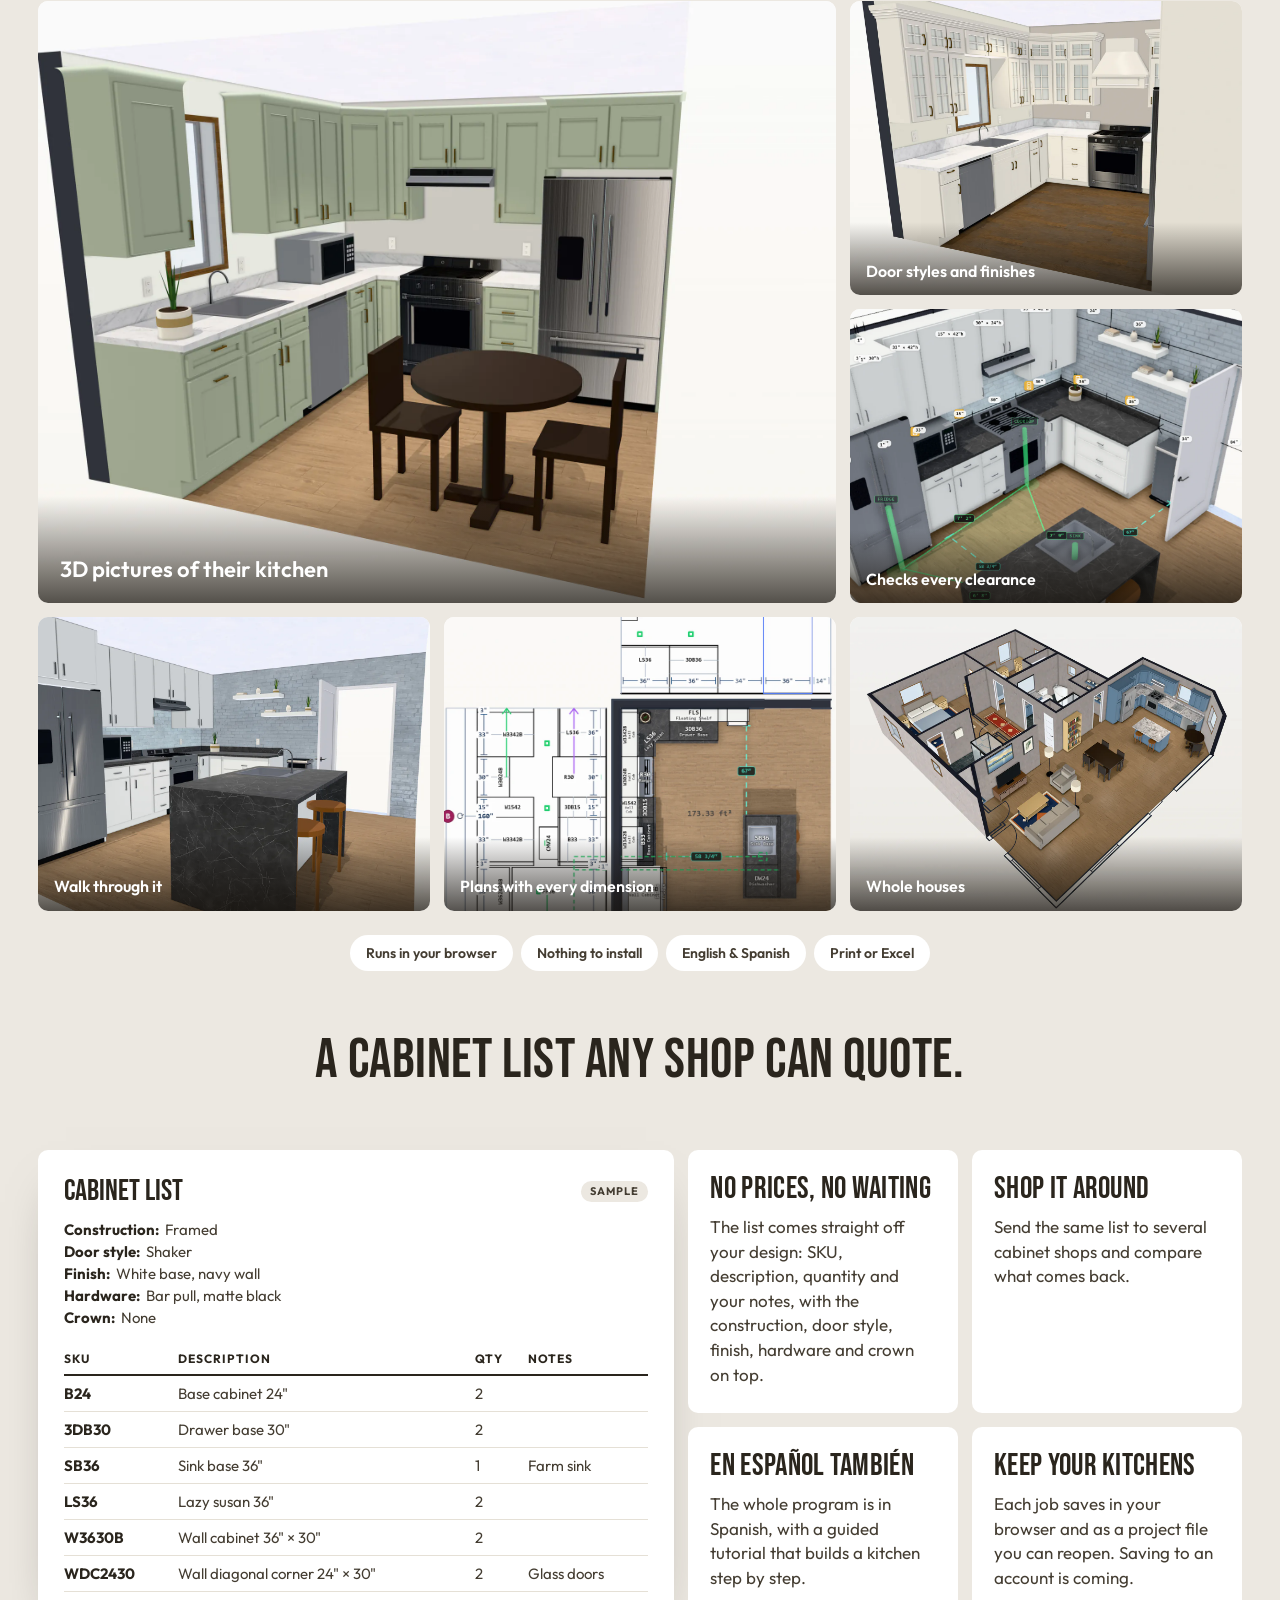
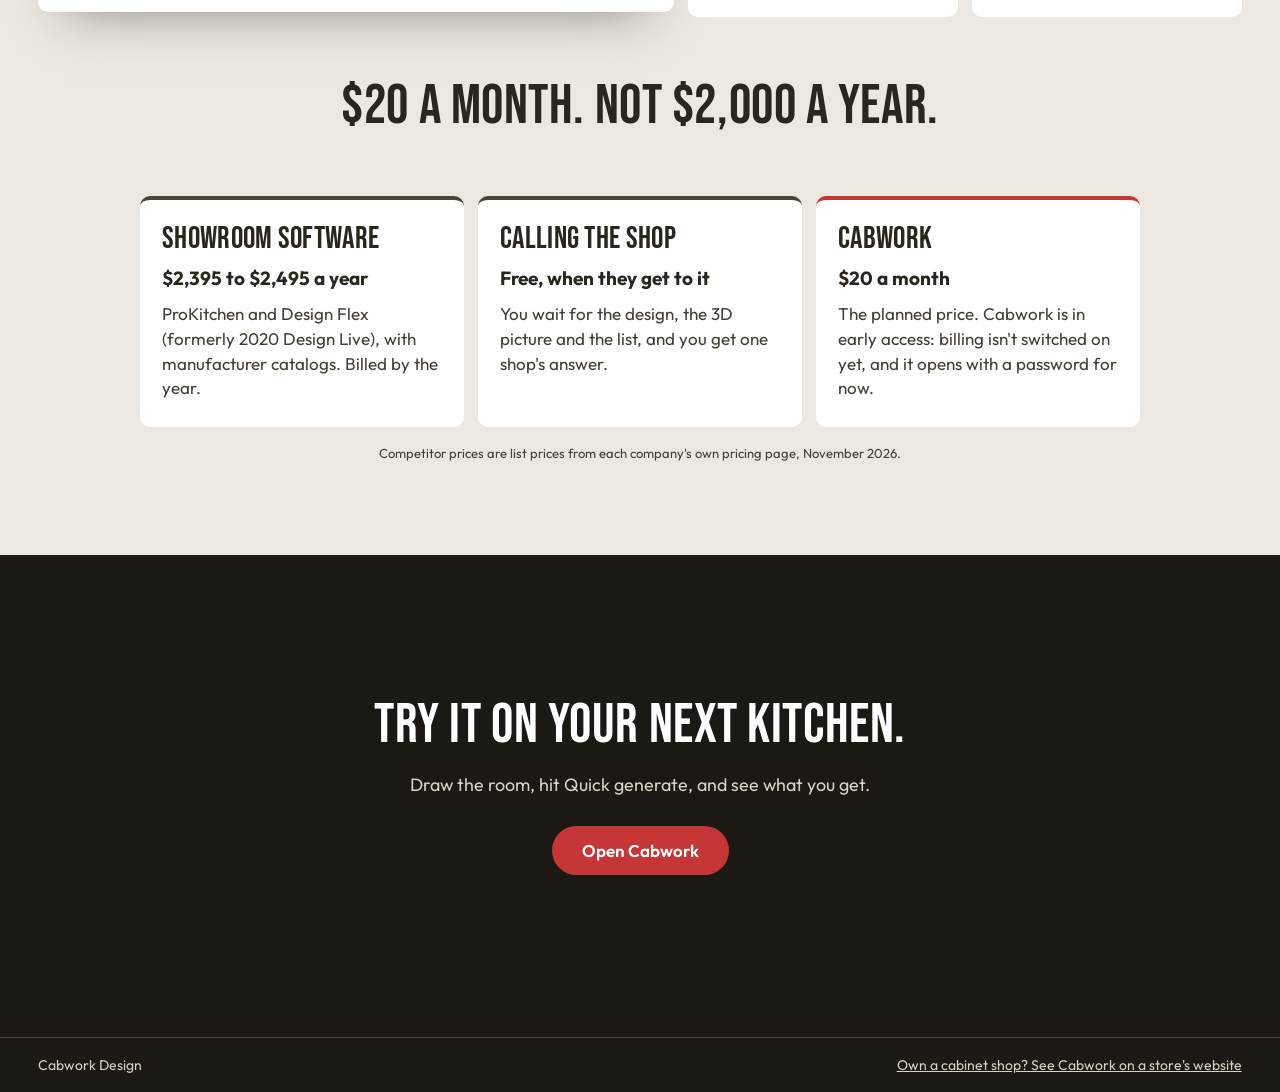
==== commit e3650c6f: "Hero hook: Get the job Co-Authored-By: Claude Fable 5.2 <noreply@anthropic.com>" ====
--- a/index.html
+++ b/index.html
@@ -13,7 +13,7 @@
   <meta property="og:type" content="website">
   <meta property="og:url" content="https://cabworkdesign.com/">
   <meta property="og:title" content="Cabwork: kitchen design software for contractors">
-  <meta property="og:description" content="Design the kitchen. Show it in 3D. Win the job. No waiting on the cabinet shop.">
+  <meta property="og:description" content="Design the kitchen. Show it in 3D. Get the job. No waiting on the cabinet shop.">
   <meta property="og:image" content="https://cabworkdesign.com/landing/share.jpg">
   <meta property="og:image:width" content="1200">
   <meta property="og:image:height" content="630">
@@ -39,7 +39,7 @@
     <div class="pitch">
       <p class="kicker">Kitchen design software for contractors</p>
       <ul class="tags"><li>Contractors</li><li>Remodelers</li><li>Installers</li></ul>
-      <h1 id="h-hero">Design the kitchen.<br>Show it in 3D.<br><em>Win the job.</em></h1>
+      <h1 id="h-hero">Design the kitchen.<br>Show it in 3D.<br><em>Get the job.</em></h1>
       <p class="line">Without calling the cabinet shop and waiting.</p>
       <div class="cta">
         <a class="btn btn--big" href="https://nukitchen-3d.vercel.app">Open Cabwork</a>
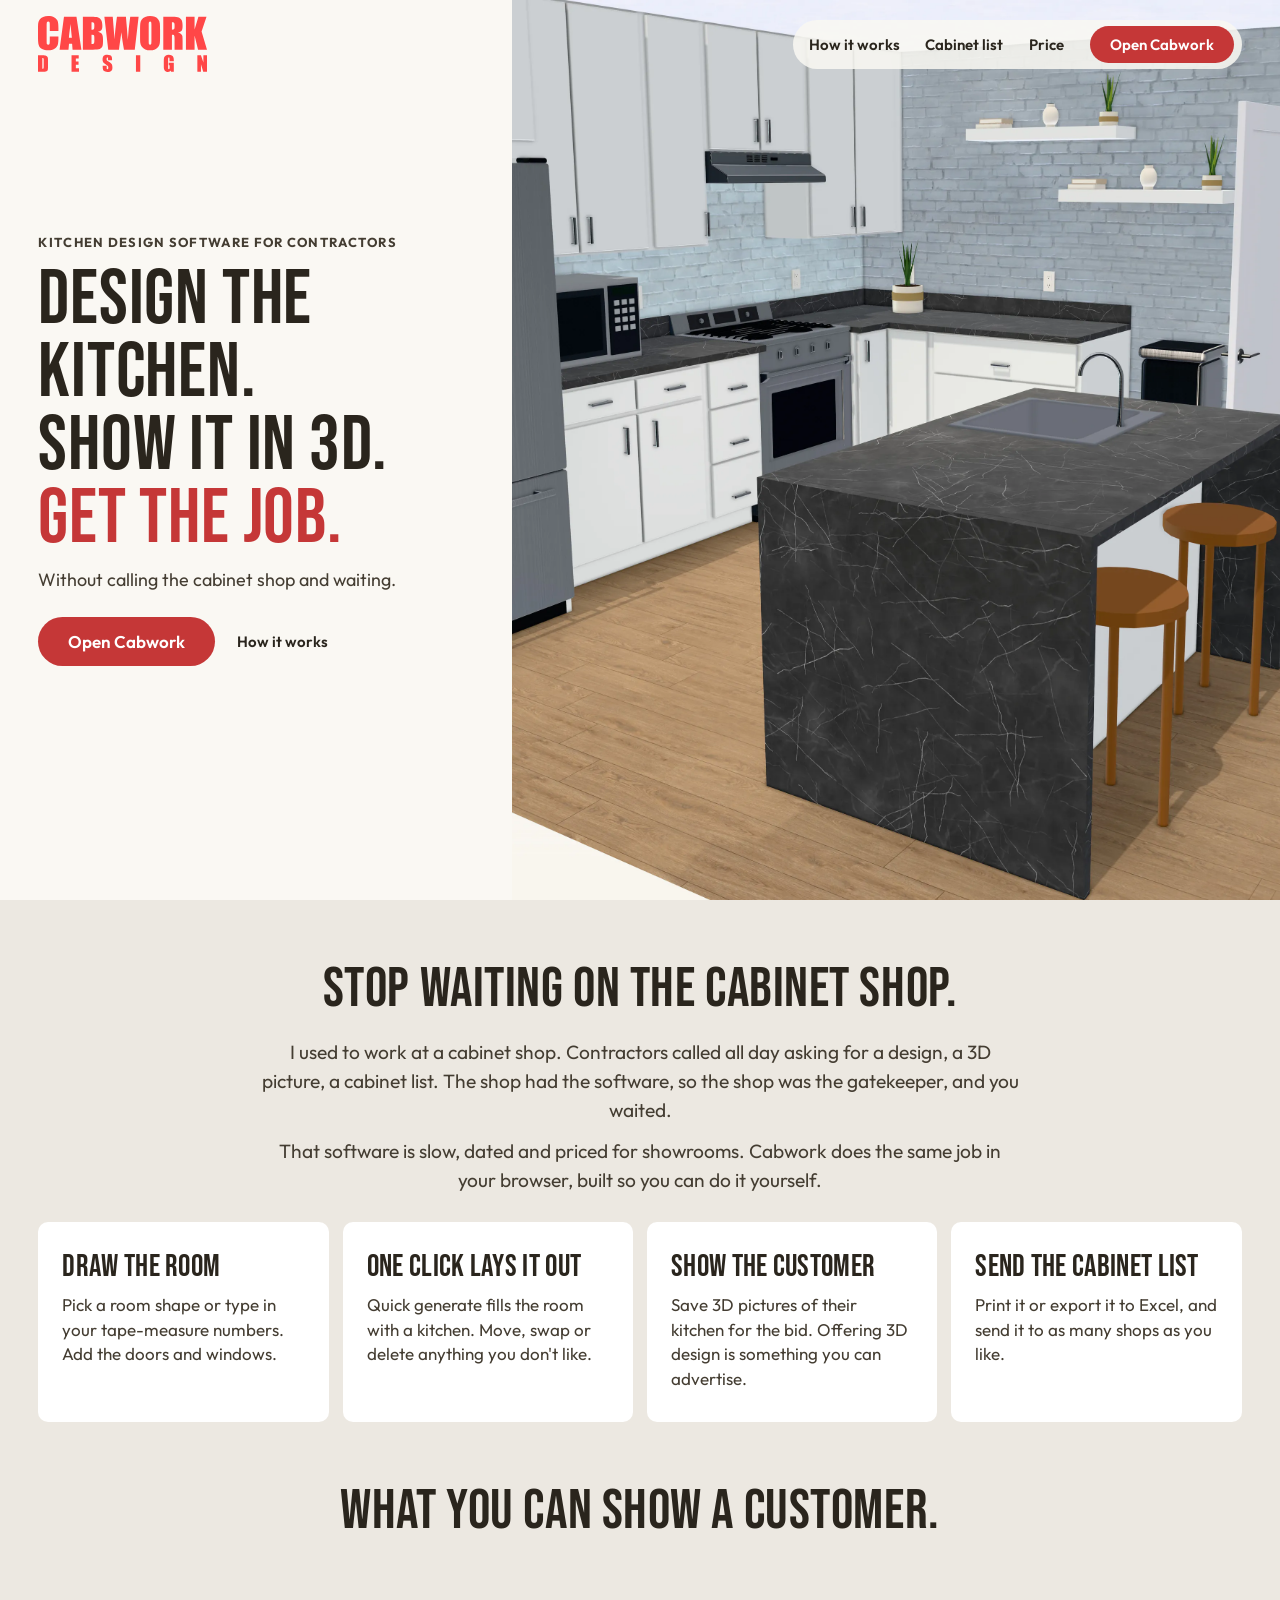
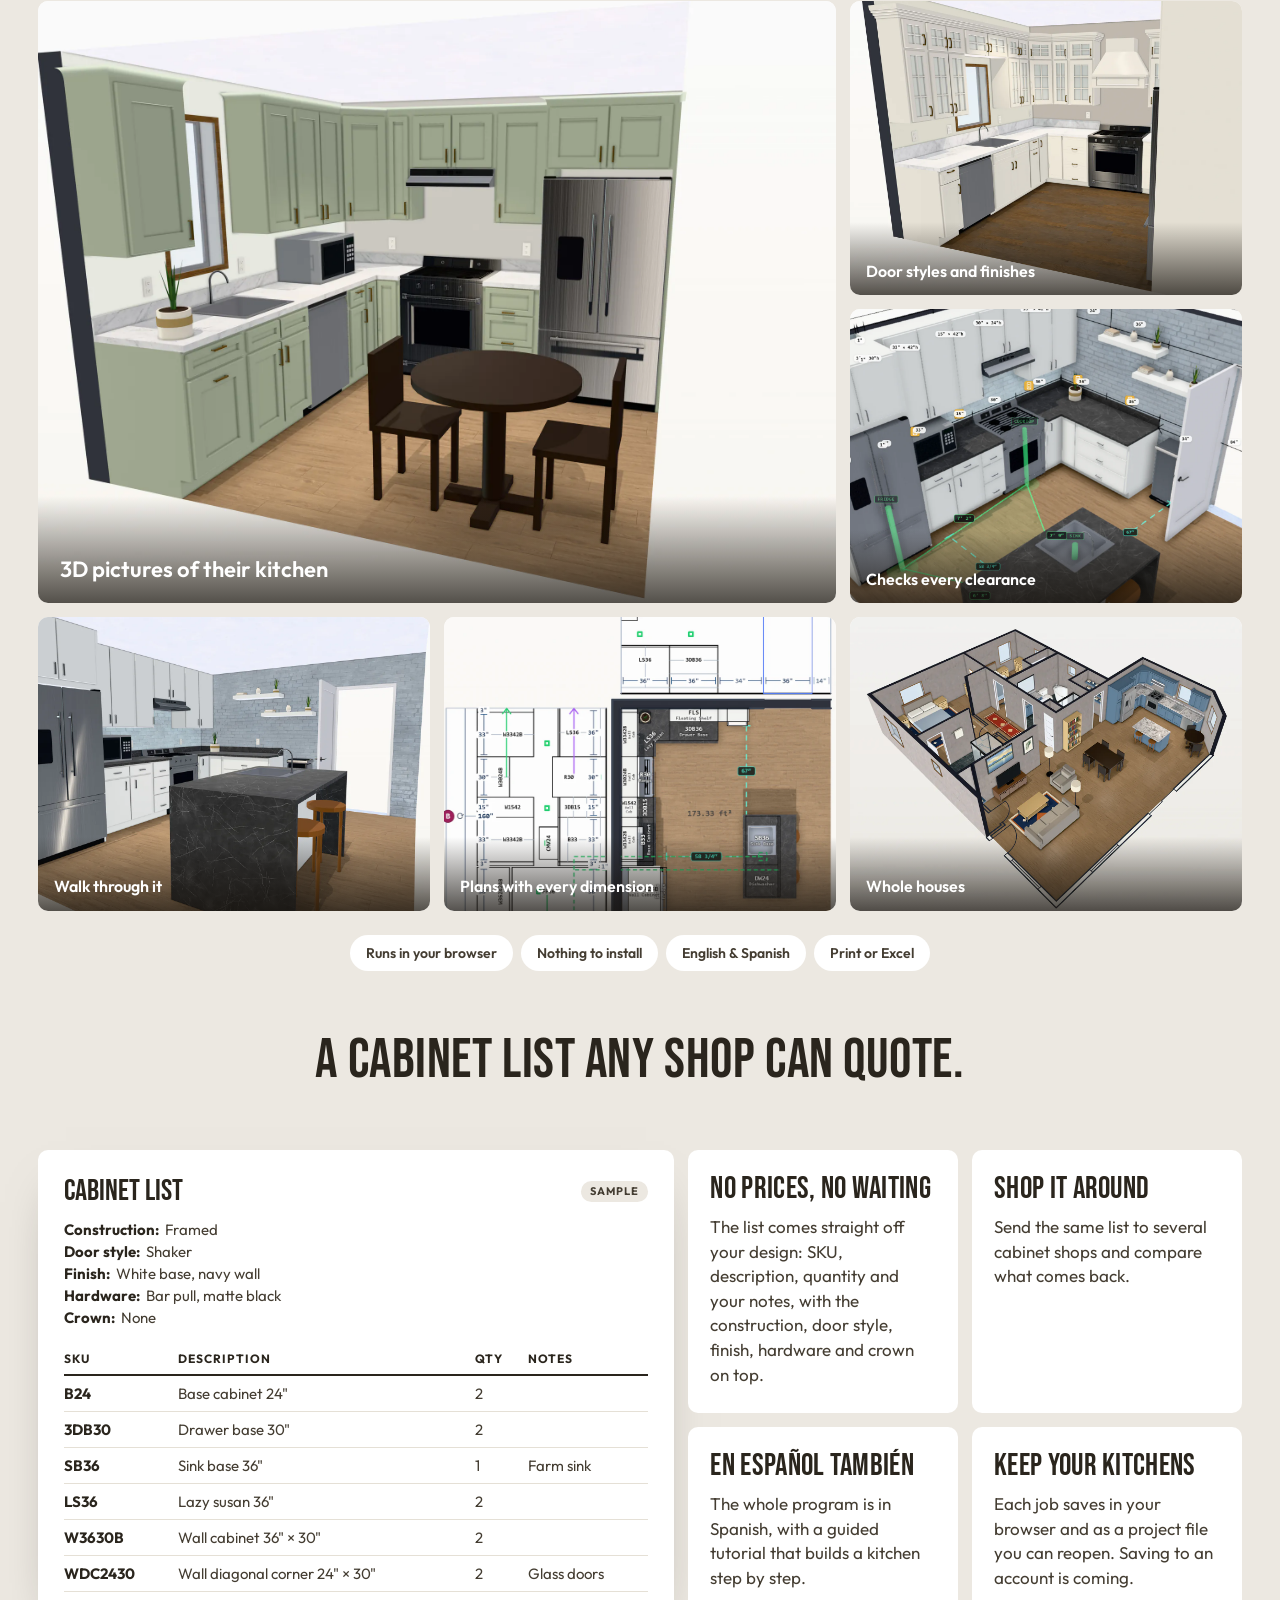
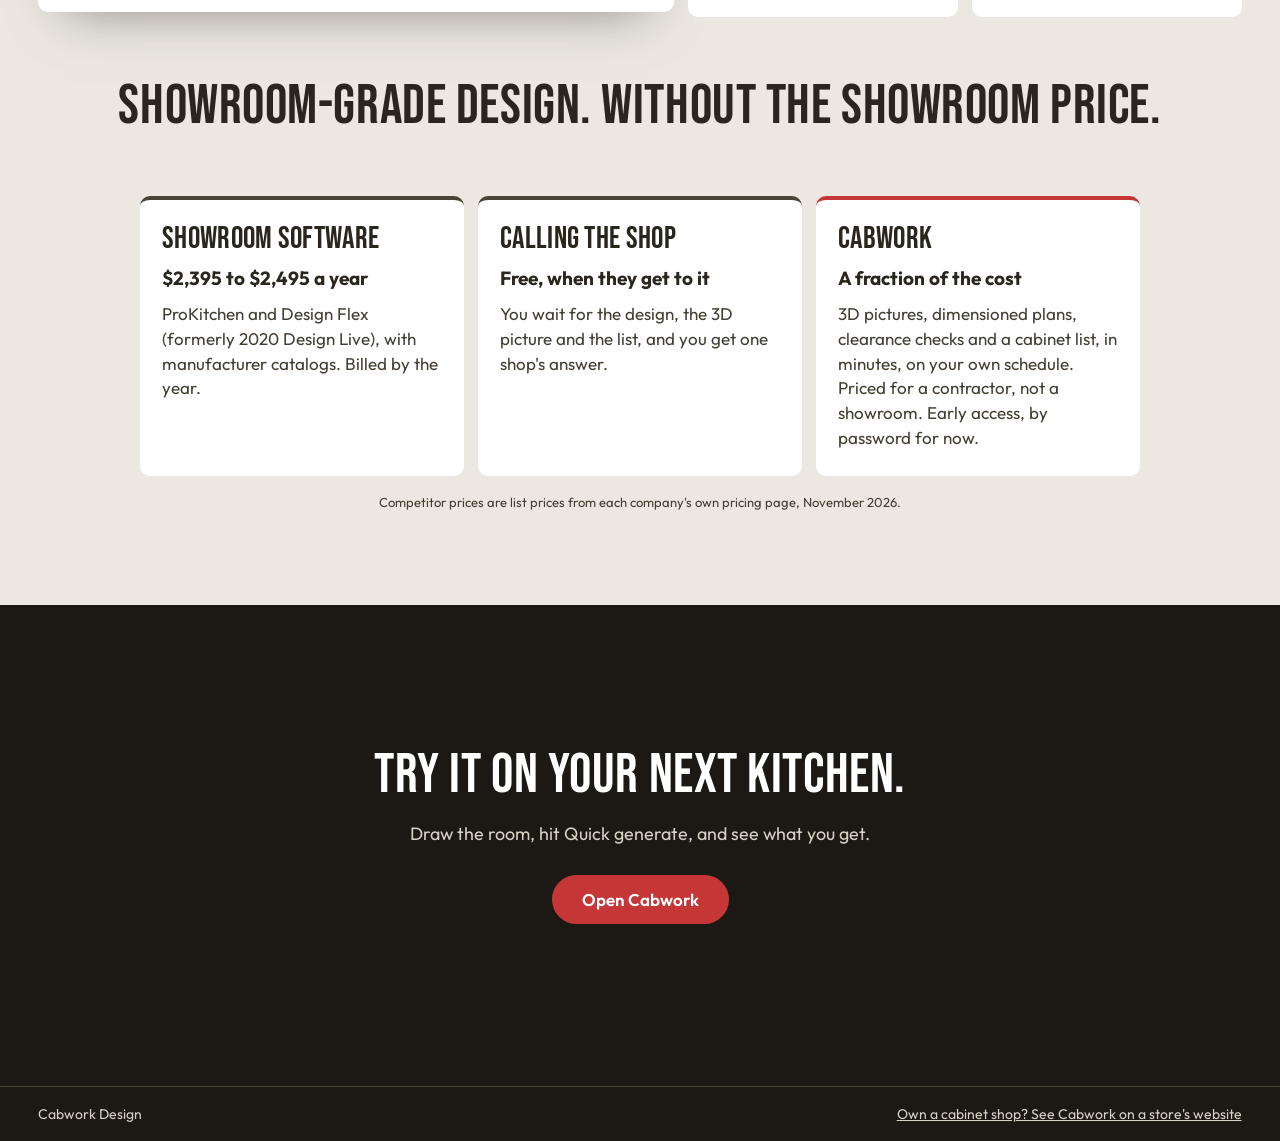
==== commit a4332a4e: "Price section: no Cabwork figure, sold as showroom-grade design at a fraction of the cost Co-Authore" ====
--- a/index.html
+++ b/index.html
@@ -127,7 +127,7 @@
     </section>
 
     <section class="who" id="price" aria-labelledby="h-price">
-      <h2 id="h-price">$20 a month. Not $2,000 a year.</h2>
+      <h2 id="h-price">Showroom-grade design. Without the showroom price.</h2>
       <ul class="trades trades--price">
         <li class="trade trade--old">
           <h3>Showroom software</h3>
@@ -141,8 +141,8 @@
         </li>
         <li class="trade">
           <h3>Cabwork</h3>
-          <p class="amount">$20 a month</p>
-          <p>The planned price. Cabwork is in early access: billing isn't switched on yet, and it opens with a password for now.</p>
+          <p class="amount">A fraction of the cost</p>
+          <p>3D pictures, dimensioned plans, clearance checks and a cabinet list, in minutes, on your own schedule. Priced for a contractor, not a showroom. Early access, by password for now.</p>
         </li>
       </ul>
       <p class="fine">Competitor prices are list prices from each company's own pricing page, November 2026.</p>
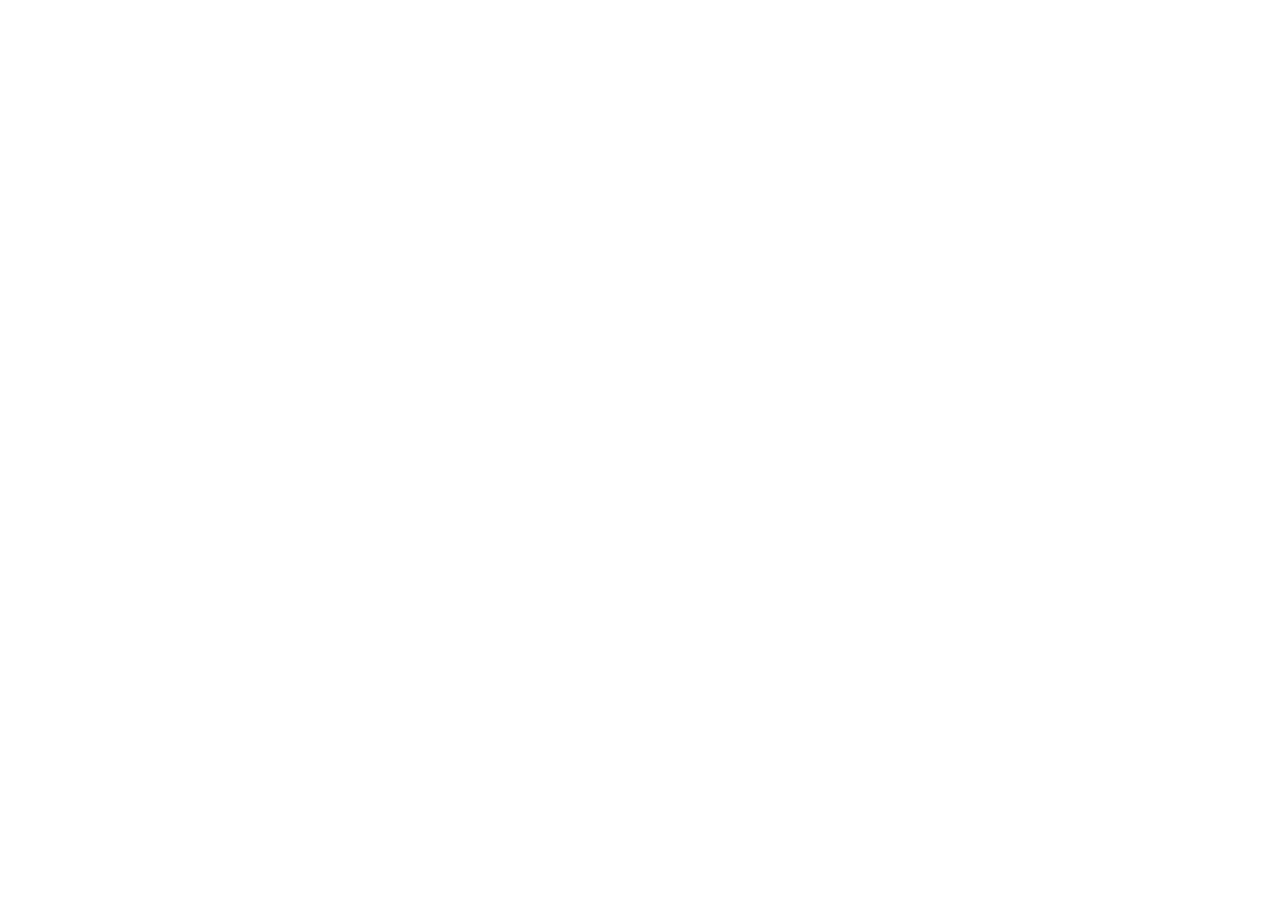
==== commit ff4172db: "cabworkdesign.com opens the app's animated contractor landing Co-Authored-By: Claude Fable 5.2 <nore" ====
--- a/index.html
+++ b/index.html
@@ -3,161 +3,26 @@
 <head>
   <meta charset="utf-8">
   <meta name="viewport" content="width=device-width, initial-scale=1, viewport-fit=cover">
-  <!-- No scripts on this page, so nothing may run. The designer lives in the app and in store/. -->
-  <meta http-equiv="Content-Security-Policy" content="default-src 'none'; style-src 'self'; img-src 'self'; font-src 'self'; base-uri 'none'; form-action 'none'; object-src 'none'; upgrade-insecure-requests">
+  <!-- cabworkdesign.com IS the app's animated landing (owner, 2026-11-24): this page only sends the
+       visitor there. The page it replaced is in this repo's history (main at a17ebf2); store/ is untouched. -->
+  <meta http-equiv="refresh" content="0; url=https://nukitchen-3d.vercel.app/landing">
   <meta name="referrer" content="strict-origin-when-cross-origin">
   <title>Cabwork: kitchen design software for contractors</title>
   <meta name="description" content="Design a kitchen in your browser, hand your customer 3D pictures, and send a cabinet list to any shop. Built for contractors. In English and Spanish.">
-  <meta name="theme-color" content="#faf8f3">
+  <meta name="theme-color" content="#ebe6dd">
   <link rel="canonical" href="https://cabworkdesign.com/">
   <meta property="og:type" content="website">
   <meta property="og:url" content="https://cabworkdesign.com/">
   <meta property="og:title" content="Cabwork: kitchen design software for contractors">
-  <meta property="og:description" content="Design the kitchen. Show it in 3D. Get the job. No waiting on the cabinet shop.">
+  <meta property="og:description" content="Design the kitchen. Get the job. No waiting on the cabinet shop.">
   <meta property="og:image" content="https://cabworkdesign.com/landing/share.jpg">
   <meta property="og:image:width" content="1200">
   <meta property="og:image:height" content="630">
   <meta property="og:site_name" content="Cabwork">
   <meta name="twitter:card" content="summary_large_image">
-  <link rel="preload" href="landing/fonts/bebasneue-latin.woff2" as="font" type="font/woff2" crossorigin>
-  <link rel="stylesheet" href="landing/landing.css?v=9">
+  <style>html { background: #ebe6dd; } body { margin: 0; min-height: 100vh; display: grid; place-items: center; font: 16px/1.4 system-ui, sans-serif; } a { color: #1c1a17; }</style>
 </head>
 <body>
-  <section class="hero" aria-labelledby="h-hero">
-    <img class="poster" src="landing/hero.webp" srcset="landing/hero-1400.webp 1400w, landing/hero.webp 3000w" sizes="(max-width: 820px) 100vw, 1800px" width="3000" height="2489" alt="A white kitchen with a dark marble island, designed in Cabwork" fetchpriority="high">
-
-    <header class="top">
-      <a class="logo" href="./"><img src="landing/cabwork-logo.svg" width="2412" height="806" alt="Cabwork Design"></a>
-      <nav aria-label="Main">
-        <a class="link" href="#how">How it works</a>
-        <a class="link" href="#list">Cabinet list</a>
-        <a class="link" href="#price">Price</a>
-        <a class="btn" href="https://nukitchen-3d.vercel.app">Open Cabwork</a>
-      </nav>
-    </header>
-
-    <div class="pitch">
-      <p class="kicker">Kitchen design software for contractors</p>
-      <ul class="tags"><li>Contractors</li><li>Remodelers</li><li>Installers</li></ul>
-      <h1 id="h-hero">Design the kitchen.<br>Show it in 3D.<br><em>Get the job.</em></h1>
-      <p class="line">Without calling the cabinet shop and waiting.</p>
-      <div class="cta">
-        <a class="btn btn--big" href="https://nukitchen-3d.vercel.app">Open Cabwork</a>
-        <a class="link" href="#how">How it works</a>
-      </div>
-    </div>
-  </section>
-
-  <main>
-    <section class="how" id="how" aria-labelledby="h-how">
-      <h2 id="h-how">Stop waiting on the cabinet shop.</h2>
-      <div class="story">
-        <p>I used to work at a cabinet shop. Contractors called all day asking for a design, a 3D picture, a cabinet list. The shop had the software, so the shop was the gatekeeper, and you waited.</p>
-        <p>That software is slow, dated and priced for showrooms. Cabwork does the same job in your browser, built so you can do it yourself.</p>
-      </div>
-      <ul class="steps">
-        <li class="step">
-          <h3>Draw the room</h3>
-          <p>Pick a room shape or type in your tape-measure numbers. Add the doors and windows.</p>
-        </li>
-        <li class="step">
-          <h3>One click lays it out</h3>
-          <p>Quick generate fills the room with a kitchen. Move, swap or delete anything you don't like.</p>
-        </li>
-        <li class="step">
-          <h3>Show the customer</h3>
-          <p>Save 3D pictures of their kitchen for the bid. Offering 3D design is something you can advertise.</p>
-        </li>
-        <li class="step">
-          <h3>Send the cabinet list</h3>
-          <p>Print it or export it to Excel, and send it to as many shops as you like.</p>
-        </li>
-      </ul>
-    </section>
-
-    <section class="proof" id="proof" aria-labelledby="h-proof">
-      <h2 id="h-proof">What you can show a customer.</h2>
-      <ul class="tiles">
-        <li class="tile tile--big"><img src="landing/tile-whole.webp" alt="" loading="lazy"><span>3D pictures of their kitchen</span></li>
-        <li class="tile"><img src="landing/tile-doors.webp" alt="" loading="lazy"><span>Door styles and finishes</span></li>
-        <li class="tile"><img src="landing/tile-check.webp" alt="" loading="lazy"><span>Checks every clearance</span></li>
-        <li class="tile"><img src="landing/tile-walk.webp" alt="" loading="lazy"><span>Walk through it</span></li>
-        <li class="tile"><img src="landing/tile-plan.webp" alt="" loading="lazy"><span>Plans with every dimension</span></li>
-        <li class="tile"><img src="landing/tile-house.webp" alt="" loading="lazy"><span>Whole houses</span></li>
-      </ul>
-      <ul class="also">
-        <li>Runs in your browser</li>
-        <li>Nothing to install</li>
-        <li>English &amp; Spanish</li>
-        <li>Print or Excel</li>
-      </ul>
-    </section>
-
-    <section class="list" id="list" aria-labelledby="h-list">
-      <h2 id="h-list">A cabinet list any shop can quote.</h2>
-      <div class="list-grid">
-        <figure class="sheet" aria-label="A sample cabinet list">
-          <figcaption>Cabinet list <span>Sample</span></figcaption>
-          <dl>
-            <div><dt>Construction</dt><dd>Framed</dd></div>
-            <div><dt>Door style</dt><dd>Shaker</dd></div>
-            <div><dt>Finish</dt><dd>White base, navy wall</dd></div>
-            <div><dt>Hardware</dt><dd>Bar pull, matte black</dd></div>
-            <div><dt>Crown</dt><dd>None</dd></div>
-          </dl>
-          <table>
-            <thead><tr><th>SKU</th><th>Description</th><th>Qty</th><th>Notes</th></tr></thead>
-            <tbody>
-              <tr><td>B24</td><td>Base cabinet 24"</td><td>2</td><td></td></tr>
-              <tr><td>3DB30</td><td>Drawer base 30"</td><td>2</td><td></td></tr>
-              <tr><td>SB36</td><td>Sink base 36"</td><td>1</td><td>Farm sink</td></tr>
-              <tr><td>LS36</td><td>Lazy susan 36"</td><td>2</td><td></td></tr>
-              <tr><td>W3630B</td><td>Wall cabinet 36" × 30"</td><td>2</td><td></td></tr>
-              <tr><td>WDC2430</td><td>Wall diagonal corner 24" × 30"</td><td>2</td><td>Glass doors</td></tr>
-            </tbody>
-          </table>
-        </figure>
-        <ul class="points">
-          <li><h3>No prices, no waiting</h3><p>The list comes straight off your design: SKU, description, quantity and your notes, with the construction, door style, finish, hardware and crown on top.</p></li>
-          <li><h3>Shop it around</h3><p>Send the same list to several cabinet shops and compare what comes back.</p></li>
-          <li><h3>En español también</h3><p>The whole program is in Spanish, with a guided tutorial that builds a kitchen step by step.</p></li>
-          <li><h3>Keep your kitchens</h3><p>Each job saves in your browser and as a project file you can reopen. Saving to an account is coming.</p></li>
-        </ul>
-      </div>
-    </section>
-
-    <section class="who" id="price" aria-labelledby="h-price">
-      <h2 id="h-price">Showroom-grade design. Without the showroom price.</h2>
-      <ul class="trades trades--price">
-        <li class="trade trade--old">
-          <h3>Showroom software</h3>
-          <p class="amount">$2,395 to $2,495 a year</p>
-          <p>ProKitchen and Design Flex (formerly 2020 Design Live), with manufacturer catalogs. Billed by the year.</p>
-        </li>
-        <li class="trade trade--old">
-          <h3>Calling the shop</h3>
-          <p class="amount">Free, when they get to it</p>
-          <p>You wait for the design, the 3D picture and the list, and you get one shop's answer.</p>
-        </li>
-        <li class="trade">
-          <h3>Cabwork</h3>
-          <p class="amount">A fraction of the cost</p>
-          <p>3D pictures, dimensioned plans, clearance checks and a cabinet list, in minutes, on your own schedule. Priced for a contractor, not a showroom. Early access, by password for now.</p>
-        </li>
-      </ul>
-      <p class="fine">Competitor prices are list prices from each company's own pricing page, November 2026.</p>
-    </section>
-
-    <section class="close" aria-labelledby="h-close">
-      <h2 id="h-close">Try it on your next kitchen.</h2>
-      <p class="line">Draw the room, hit Quick generate, and see what you get.</p>
-      <a class="btn btn--big" href="https://nukitchen-3d.vercel.app">Open Cabwork</a>
-    </section>
-  </main>
-
-  <footer class="foot">
-    <span>Cabwork Design</span>
-    <a href="store/">Own a cabinet shop? See Cabwork on a store's website</a>
-  </footer>
+  <a href="https://nukitchen-3d.vercel.app/landing">Cabwork</a>
 </body>
 </html>
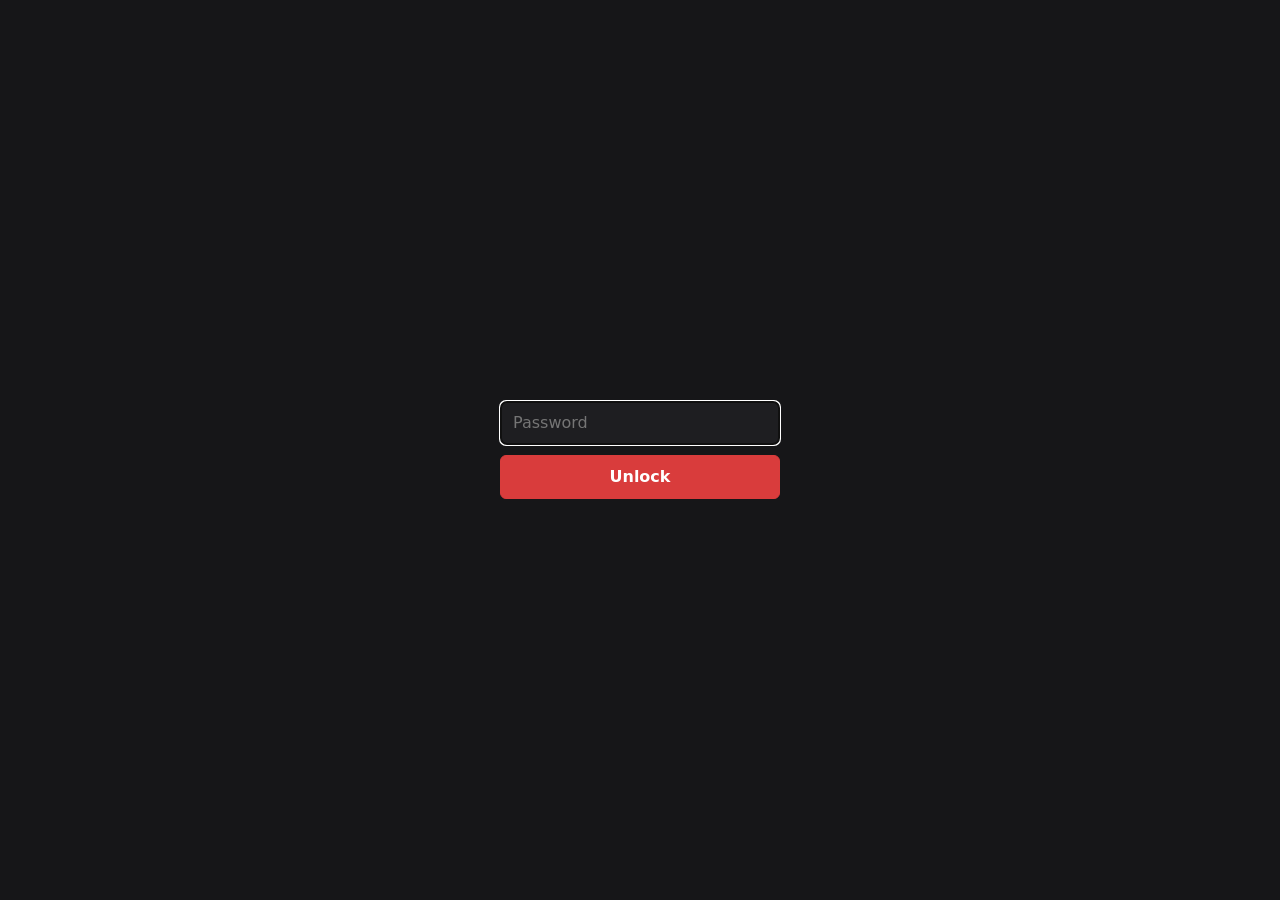
==== commit 4f127915: "cabworkdesign.com is behind a password: a gate at the root, the store sends visitors without the coo" ====
--- a/index.html
+++ b/index.html
@@ -3,26 +3,29 @@
 <head>
   <meta charset="utf-8">
   <meta name="viewport" content="width=device-width, initial-scale=1, viewport-fit=cover">
-  <!-- cabworkdesign.com IS the app's animated landing (owner, 2026-11-24): this page only sends the
-       visitor there. The page it replaced is in this repo's history (main at a17ebf2); store/ is untouched. -->
-  <meta http-equiv="refresh" content="0; url=https://nukitchen-3d.vercel.app/landing">
+  <!-- cabworkdesign.com is closed behind a password (owner, 2026-11-27; Cabwork is now Kick & Crown, at
+       kickandcrown.app). This page is the gate (gate.js); behind it is store/. The landing page it
+       replaced is in this repo's history (main at a17ebf2). -->
+  <meta http-equiv="Content-Security-Policy" content="default-src 'none'; script-src 'self'; style-src 'unsafe-inline'; base-uri 'none'; form-action 'none'; object-src 'none'; upgrade-insecure-requests">
+  <meta name="robots" content="noindex, nofollow">
   <meta name="referrer" content="strict-origin-when-cross-origin">
-  <title>Cabwork: kitchen design software for contractors</title>
-  <meta name="description" content="Design a kitchen in your browser, hand your customer 3D pictures, and send a cabinet list to any shop. Built for contractors. In English and Spanish.">
-  <meta name="theme-color" content="#ebe6dd">
-  <link rel="canonical" href="https://cabworkdesign.com/">
-  <meta property="og:type" content="website">
-  <meta property="og:url" content="https://cabworkdesign.com/">
-  <meta property="og:title" content="Cabwork: kitchen design software for contractors">
-  <meta property="og:description" content="Design the kitchen. Get the job. No waiting on the cabinet shop.">
-  <meta property="og:image" content="https://cabworkdesign.com/landing/share.jpg">
-  <meta property="og:image:width" content="1200">
-  <meta property="og:image:height" content="630">
-  <meta property="og:site_name" content="Cabwork">
-  <meta name="twitter:card" content="summary_large_image">
-  <style>html { background: #ebe6dd; } body { margin: 0; min-height: 100vh; display: grid; place-items: center; font: 16px/1.4 system-ui, sans-serif; } a { color: #1c1a17; }</style>
+  <title>Private</title>
+  <meta name="theme-color" content="#161618">
+  <style>
+    html { background: #161618; color: #e9e6df; }
+    body { margin: 0; min-height: 100vh; display: grid; place-items: center; font: 16px/1.4 system-ui, sans-serif; }
+    form { display: grid; gap: 10px; width: min(280px, 80vw); }
+    input, button { font: inherit; padding: 10px 12px; border-radius: 6px; border: 1px solid #45433f; background: #1e1e21; color: inherit; }
+    button { background: #d93c3c; border-color: #d93c3c; color: #fff; font-weight: 600; cursor: pointer; }
+    p { margin: 0; font-size: 14px; color: #ff8a8a; }
+  </style>
+  <script src="gate.js" data-form></script>
 </head>
 <body>
-  <a href="https://nukitchen-3d.vercel.app/landing">Cabwork</a>
+  <form id="gate">
+    <input id="gate-pw" type="password" aria-label="Password" placeholder="Password" autocomplete="current-password" autofocus>
+    <button type="submit">Unlock</button>
+    <p id="gate-err" hidden>Wrong password</p>
+  </form>
 </body>
 </html>
